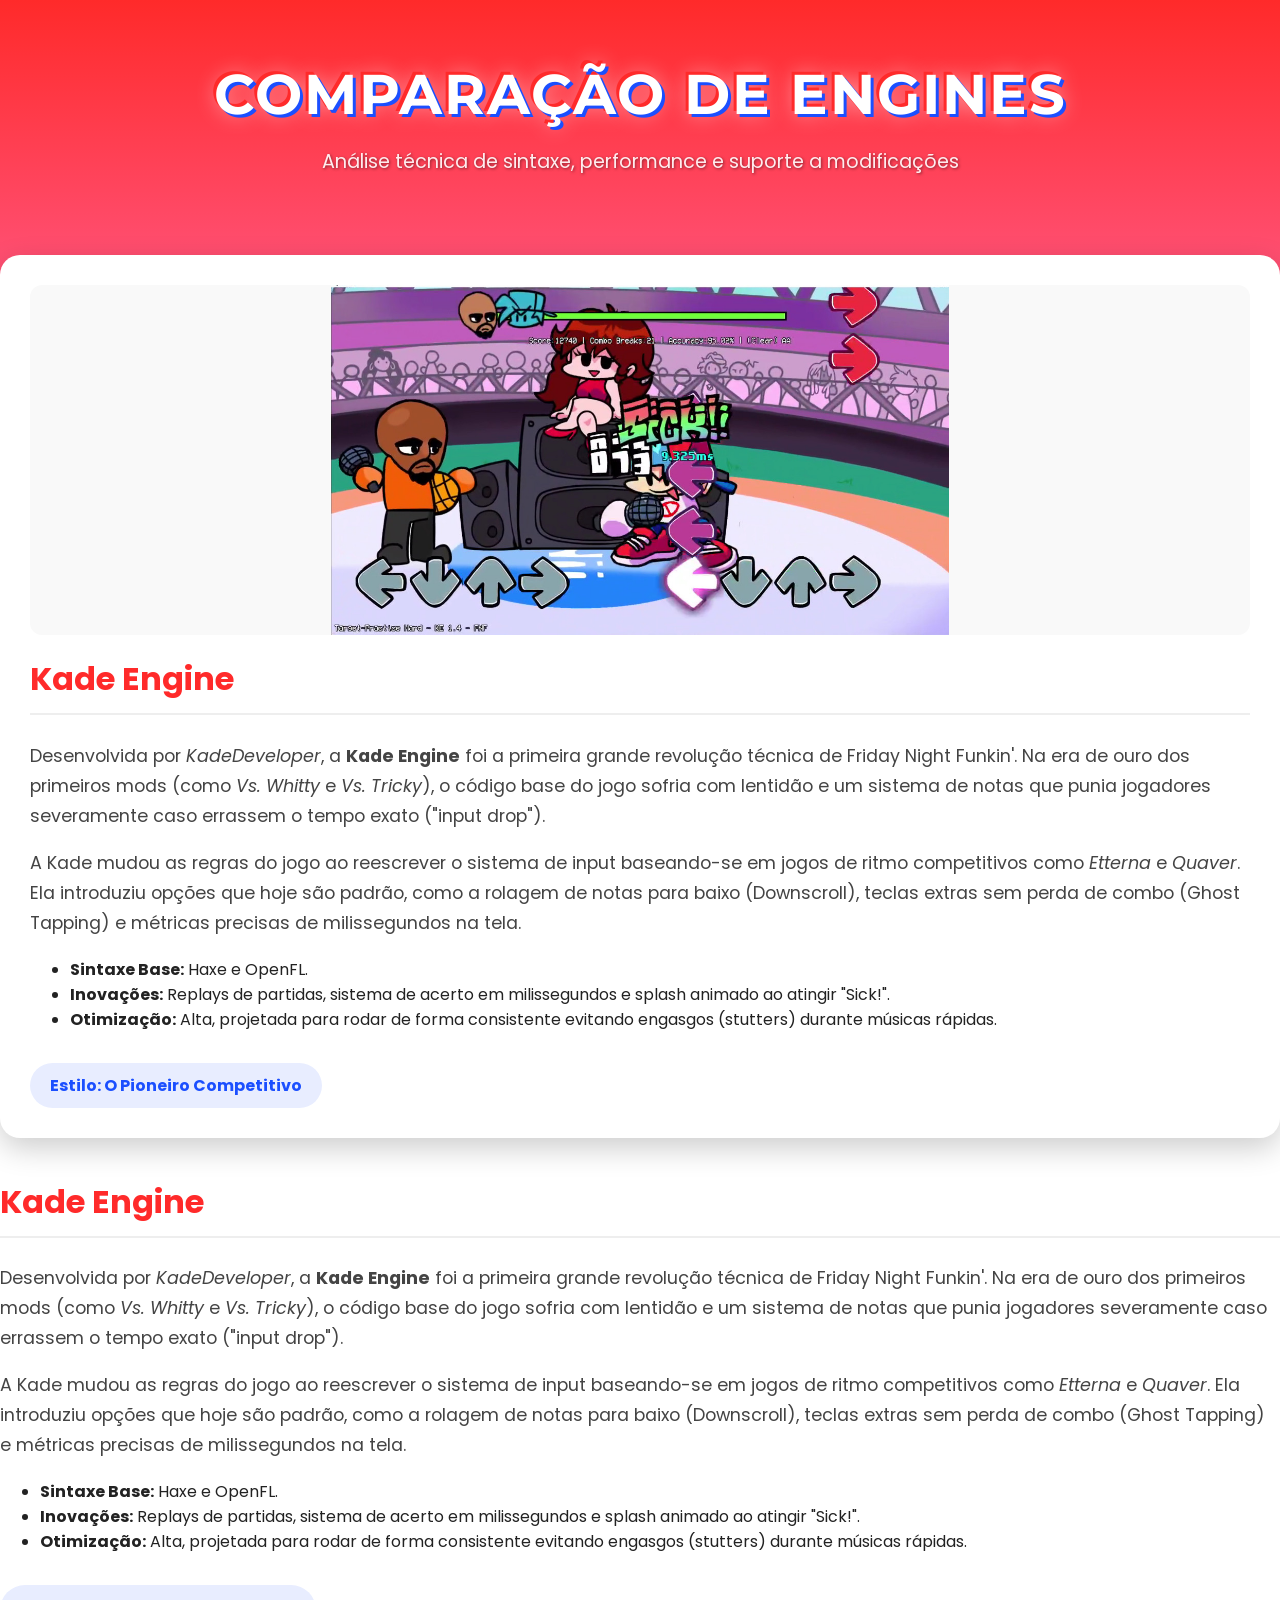
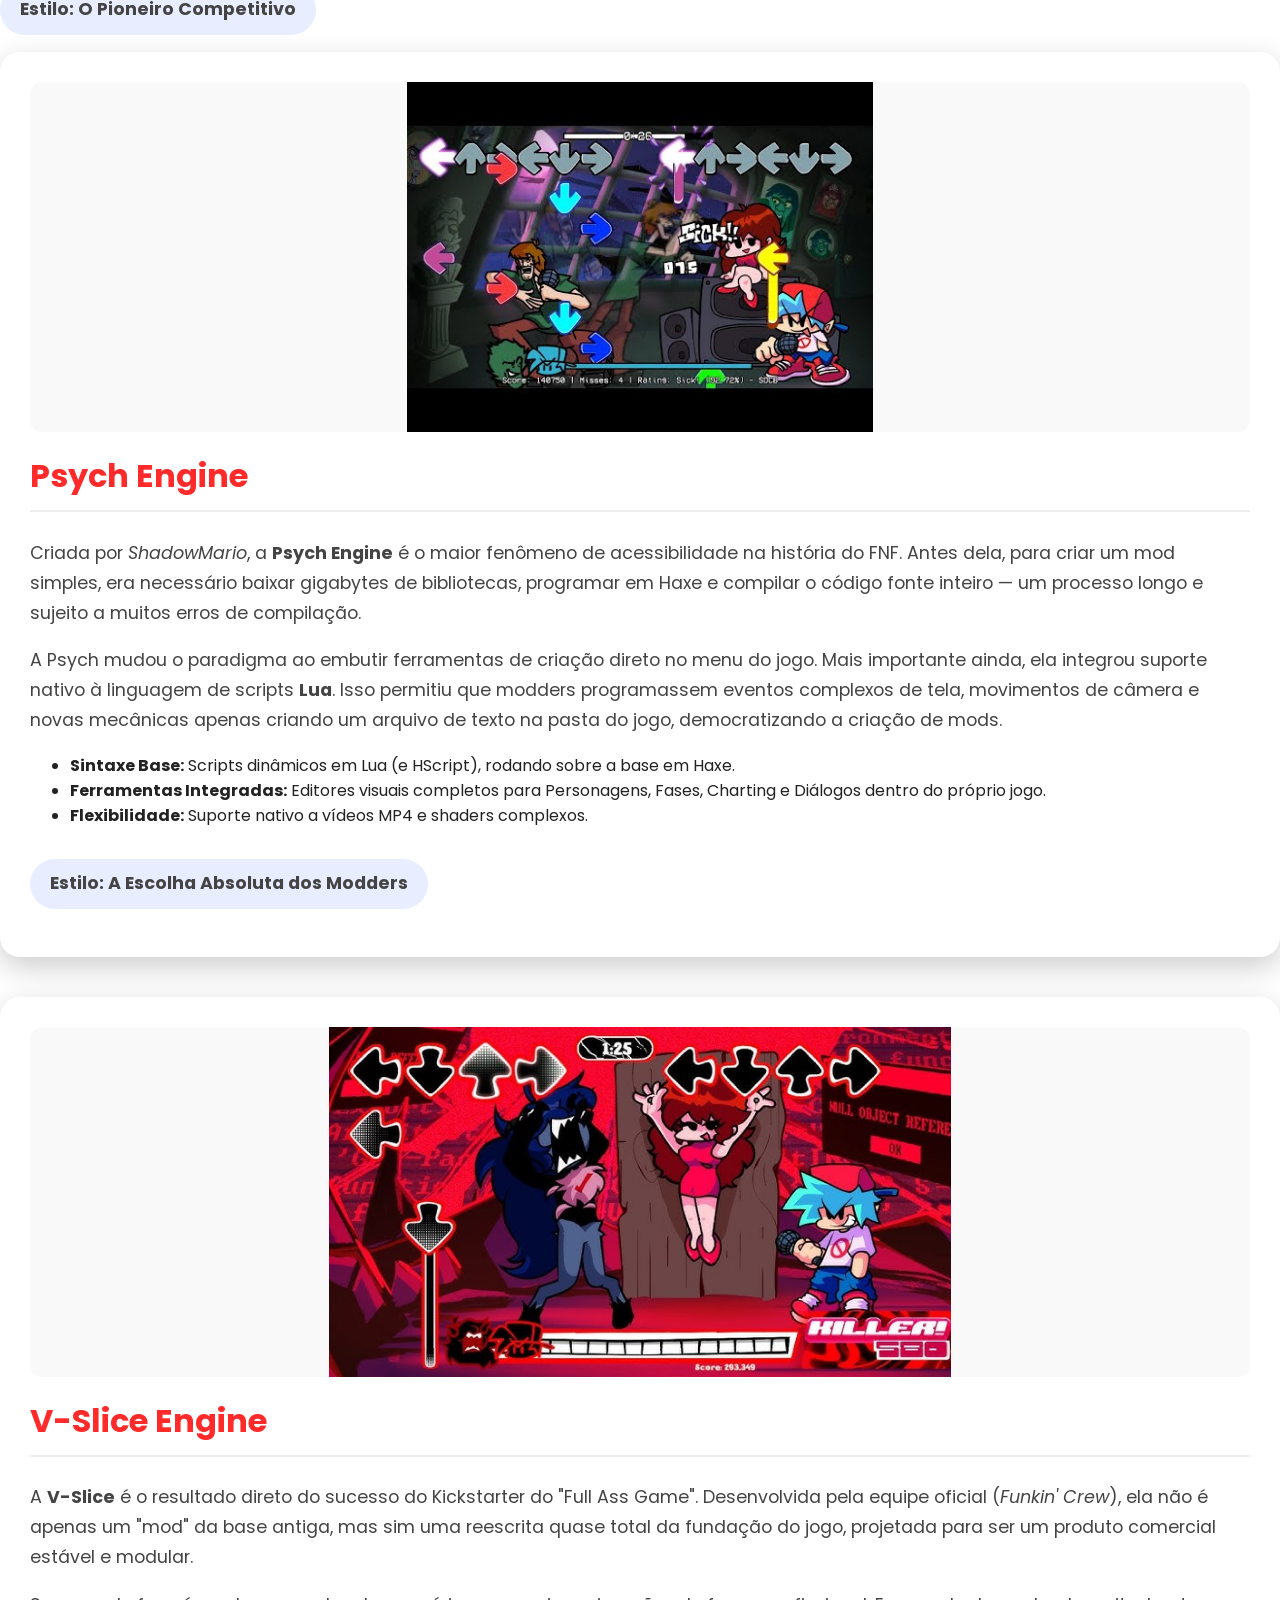
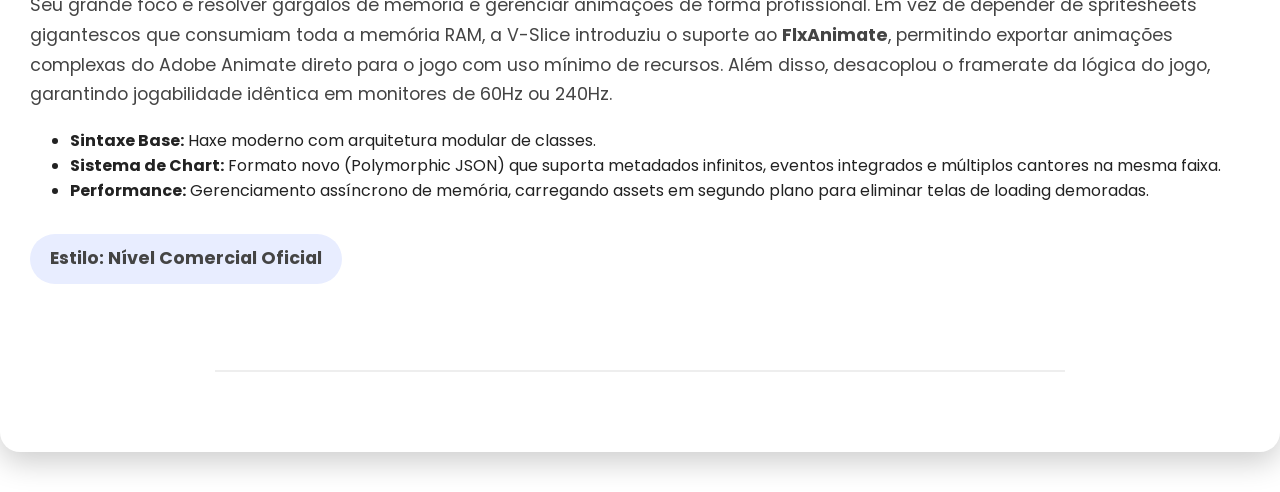
==== index.html @ 21cbfed6 "Update index.html" ====
<!DOCTYPE html>
<html lang="pt-BR">
<head>
    <meta charset="UTF-8">
    <title>Comparação de Engines - FNF</title>
    <link rel="stylesheet" href="style.css">
</head>
<body>

<header>
    <h1>Comparação de Engines</h1>
    <p>Análise técnica de sintaxe, performance e suporte a modificações</p>
</header>

<div class="engine">
    
    <div class="image-wrapper">
        <a href="build-kade.html">
            <img src="Kade.jpg" alt="Kade Engine">
        </a>
    </div>

    <div class="info">
        <h2>Kade Engine</h2>
        <p>Desenvolvida por <i>KadeDeveloper</i>, a <b>Kade Engine</b> foi a primeira grande revolução técnica de Friday Night Funkin'. Na era de ouro dos primeiros mods (como <i>Vs. Whitty</i> e <i>Vs. Tricky</i>), o código base do jogo sofria com lentidão e um sistema de notas que punia jogadores severamente caso errassem o tempo exato ("input drop").</p>
        
        <p>A Kade mudou as regras do jogo ao reescrever o sistema de input baseando-se em jogos de ritmo competitivos como <i>Etterna</i> e <i>Quaver</i>. Ela introduziu opções que hoje são padrão, como a rolagem de notas para baixo (Downscroll), teclas extras sem perda de combo (Ghost Tapping) e métricas precisas de milissegundos na tela.</p>

        <ul>
            <li><b>Sintaxe Base:</b> Haxe e OpenFL.</li>
            <li><b>Inovações:</b> Replays de partidas, sistema de acerto em milissegundos e splash animado ao atingir "Sick!".</li>
            <li><b>Otimização:</b> Alta, projetada para rodar de forma consistente evitando engasgos (stutters) durante músicas rápidas.</li>
        </ul>

        <div class="gameplay">Estilo: O Pioneiro Competitivo</div>
    </div>

</div>
</div>
        </div>
        <div class="info">
            <h2><a href="https://github.com/KadeDev/Kade-Engine" target="_blank">Kade Engine</a></h2>
            <p>
                Desenvolvida por <i>KadeDeveloper</i>, a <b>Kade Engine</b> foi a primeira grande revolução técnica de Friday Night Funkin'. Na era de ouro dos primeiros mods (como <i>Vs. Whitty</i> e <i>Vs. Tricky</i>), o código base do jogo sofria com lentidão e um sistema de notas que punia jogadores severamente caso errassem o tempo exato ("input drop").
            </p>
            <p>
                A Kade mudou as regras do jogo ao reescrever o sistema de input baseando-se em jogos de ritmo competitivos como <i>Etterna</i> e <i>Quaver</i>. Ela introduziu opções que hoje são padrão, como a rolagem de notas para baixo (Downscroll), teclas extras sem perda de combo (Ghost Tapping) e métricas precisas de milissegundos na tela.
            </p>
            <ul>
                <li><b>Sintaxe Base:</b> Haxe e OpenFL.</li>
                <li><b>Inovações:</b> Replays de partidas, sistema de acerto em milissegundos e splash animado ao atingir "Sick!".</li>
                <li><b>Otimização:</b> Alta, projetada para rodar de forma consistente evitando engasgos (stutters) durante músicas rápidas.</li>
            </ul>
            <p class="gameplay">Estilo: O Pioneiro Competitivo</p>
        </div>
    </div>

    <div class="engine">
        <div class="image-wrapper">
    <a href="build-psych.html">
        <img src="Psych.jpeg" alt="Kade Engine">
    </a>
</div>
        <div class="info">
            <h2><a href="https://github.com/ShadowMario/FNF-PsychEngine" target="_blank">Psych Engine</a></h2>
            <p>
                Criada por <i>ShadowMario</i>, a <b>Psych Engine</b> é o maior fenômeno de acessibilidade na história do FNF. Antes dela, para criar um mod simples, era necessário baixar gigabytes de bibliotecas, programar em Haxe e compilar o código fonte inteiro — um processo longo e sujeito a muitos erros de compilação.
            </p>
            <p>
                A Psych mudou o paradigma ao embutir ferramentas de criação direto no menu do jogo. Mais importante ainda, ela integrou suporte nativo à linguagem de scripts <b>Lua</b>. Isso permitiu que modders programassem eventos complexos de tela, movimentos de câmera e novas mecânicas apenas criando um arquivo de texto na pasta do jogo, democratizando a criação de mods.
            </p>
            <ul>
                <li><b>Sintaxe Base:</b> Scripts dinâmicos em Lua (e HScript), rodando sobre a base em Haxe.</li>
                <li><b>Ferramentas Integradas:</b> Editores visuais completos para Personagens, Fases, Charting e Diálogos dentro do próprio jogo.</li>
                <li><b>Flexibilidade:</b> Suporte nativo a vídeos MP4 e shaders complexos.</li>
            </ul>
            <p class="gameplay">Estilo: A Escolha Absoluta dos Modders</p>
        </div>
    </div>

    <div class="engine">
        <div class="image-wrapper">
    <a href="build-vslice.html">
        <img src="Vsice.jpeg" alt="Kade Engine">
    </a>
</div>
        <div class="info">
            <h2><a href="https://github.com/FunkinCrew/Funkin" target="_blank">V-Slice Engine</a></h2>
            <p>
                A <b>V-Slice</b> é o resultado direto do sucesso do Kickstarter do "Full Ass Game". Desenvolvida pela equipe oficial (<i>Funkin' Crew</i>), ela não é apenas um "mod" da base antiga, mas sim uma reescrita quase total da fundação do jogo, projetada para ser um produto comercial estável e modular.
            </p>
            <p>
                Seu grande foco é resolver gargalos de memória e gerenciar animações de forma profissional. Em vez de depender de spritesheets gigantescos que consumiam toda a memória RAM, a V-Slice introduziu o suporte ao <b>FlxAnimate</b>, permitindo exportar animações complexas do Adobe Animate direto para o jogo com uso mínimo de recursos. Além disso, desacoplou o framerate da lógica do jogo, garantindo jogabilidade idêntica em monitores de 60Hz ou 240Hz.
            </p>
            <ul>
                <li><b>Sintaxe Base:</b> Haxe moderno com arquitetura modular de classes.</li>
                <li><b>Sistema de Chart:</b> Formato novo (Polymorphic JSON) que suporta metadados infinitos, eventos integrados e múltiplos cantores na mesma faixa.</li>
                <li><b>Performance:</b> Gerenciamento assíncrono de memória, carregando assets em segundo plano para eliminar telas de loading demoradas.</li>
            </ul>
            <p class="gameplay">Estilo: Nível Comercial Oficial</p>
        <div class="container builds-container">
    <h2 style="text-align: center; color: white; margin-bottom: 30px; font-family: 'Montserrat', sans-serif;">Builds de Destaque</h2>
    </div>
</div>
        </div>
    </div>

</div>
---- style.css ----
@import url('https://fonts.googleapis.com/css2?family=Montserrat:wght@800&family=Poppins:wght@400;600&display=swap');
body {
    font-family: 'Poppins', 'Segoe UI', Arial, sans-serif; /* Fonte atualizada */
    margin: 0;
    color: #222;
    background: linear-gradient(to bottom, #ff2a2a, #ff6aa5, #3a6bff);
    background-attachment: fixed;
    min-height: 100vh;
}

header {
    text-align: center;
    padding: 60px 20px;
    color: white;
}

header h1 {
    font-family: 'Montserrat', sans-serif;
    font-size: 3.5rem;
    text-transform: uppercase;
    letter-spacing: 2px;
    margin: 0 0 10px 0;
    /* Efeito de sombra em camadas imitando 3D e Neon */
    text-shadow: 
        3px 3px 0px #1b4fff, 
        -3px -3px 0px #ff2a2a,
        0 0 20px rgba(255, 255, 255, 0.5);
}

header p {
    font-size: 1.2rem;
    opacity: 0.9;
    text-shadow: 1px 1px 3px rgba(0,0,0,0.5);
}
.container {
    max-width: 850px;
    margin: auto;
    padding: 20px;
}

/* Fundo branco da sessão de engines corrigido */
.engine {
    background-color: #ffffff; 
    padding: 30px;
    margin-bottom: 40px;
    border-radius: 20px;
    box-shadow: 0 10px 30px rgba(0,0,0,0.2);
    overflow: hidden; /* Garante que nada saia do card */
}

/* Container da imagem para evitar que ela estique ou corte */
.image-wrapper {
    width: 100%;
    height: 350px; /* Altura fixa para o espaço da imagem */
    background-color: #f9f9f9; /* Fundo neutro para fotos menores */
    border-radius: 12px;
    display: flex;
    justify-content: center;
    align-items: center;
    margin-bottom: 20px;
}

.engine img {
    max-width: 100%;
    max-height: 100%;
    object-fit: contain; /* MOSTRA A IMAGEM INTEIRA SEM CORTAR */
    border-radius: 8px;
}

.info h2 {
    color: #ff2a2a;
    margin-top: 0;
    font-size: 2rem;
    border-bottom: 2px solid #eee;
    padding-bottom: 10px;
}

.info p {
    line-height: 1.7;
    font-size: 1.1rem;
    color: #444;
}

.gameplay {
    display: inline-block;
    background-color: #e8edff;
    color: #1b4fff;
    padding: 10px 20px;
    border-radius: 50px;
    font-weight: bold;
    margin-top: 15px;
}

footer {
    text-align: center;
    padding: 40px;
    color: white;
    font-weight: 500;
}
/* Estilizando os links dentro dos títulos h2 */
.info h2 a {
    color: #ff2a2a; /* Mantém a cor vermelha que definimos antes */
    text-decoration: none; /* Tira o sublinhado padrão */
    transition: color 0.3s ease; /* Transição suave */
}

/* Efeito ao passar o mouse por cima do link */
.info h2 a:hover {
    color: #1b4fff; /* Fica azul para indicar que é clicável */
    text-decoration: underline; /* Adiciona o sublinhado ao passar o mouse */
}
/* Estilo do Botão Voltar nas páginas de Build */
.btn-voltar {
    display: inline-block;
    background-color: #222;
    color: #fff;
    padding: 10px 20px;
    border-radius: 8px;
    text-decoration: none;
    font-weight: bold;
    border: 2px solid #ff2a2a;
    transition: all 0.3s ease;
    font-family: 'Poppins', sans-serif;
}

.btn-voltar:hover {
    background-color: #ff2a2a;
    color: #fff;
    box-shadow: 0 0 15px rgba(255, 42, 42, 0.6);
}
/* --- CORREÇÃO DAS IMAGENS DENTRO DOS LINKS --- */

/* Faz a tag de link preencher todo o espaço da caixa cinza */
.image-wrapper a {
    display: flex;
    width: 100%;
    height: 100%; /* Preenche os 350px do .image-wrapper */
    justify-content: center;
    align-items: center;
    overflow: hidden; /* Não deixa a imagem vazar quando der zoom */
    border-radius: 12px;
}

.image-wrapper {
    width: 100%;
    /* APAGUE A LINHA height: 350px; SE ELA ESTIVER AQUI */
    border-radius: 12px;
    overflow: hidden; /* Essencial: não deixa a imagem vazar quando der zoom */
    margin-bottom: 20px;
}
.image-wrapper a {
    display: block; 
    width: 100%;
}

/* --- A IMAGEM EM SI --- */
.image-wrapper a img {
    width: 100%; /* Faz a imagem preencher a largura toda do cartão */
    height: auto; /* A altura se ajusta sozinha para não distorcer */
    display: block; /* Remove espaços em branco embaixo da foto */
    transition: transform 0.3s ease; /* Prepara a animação */
}

/* --- EFEITO DE ZOOM AO PASSAR O MOUSE --- */
.image-wrapper a:hover img {
    transform: scale(1.05); /* Dá um zoom de 5% */
}
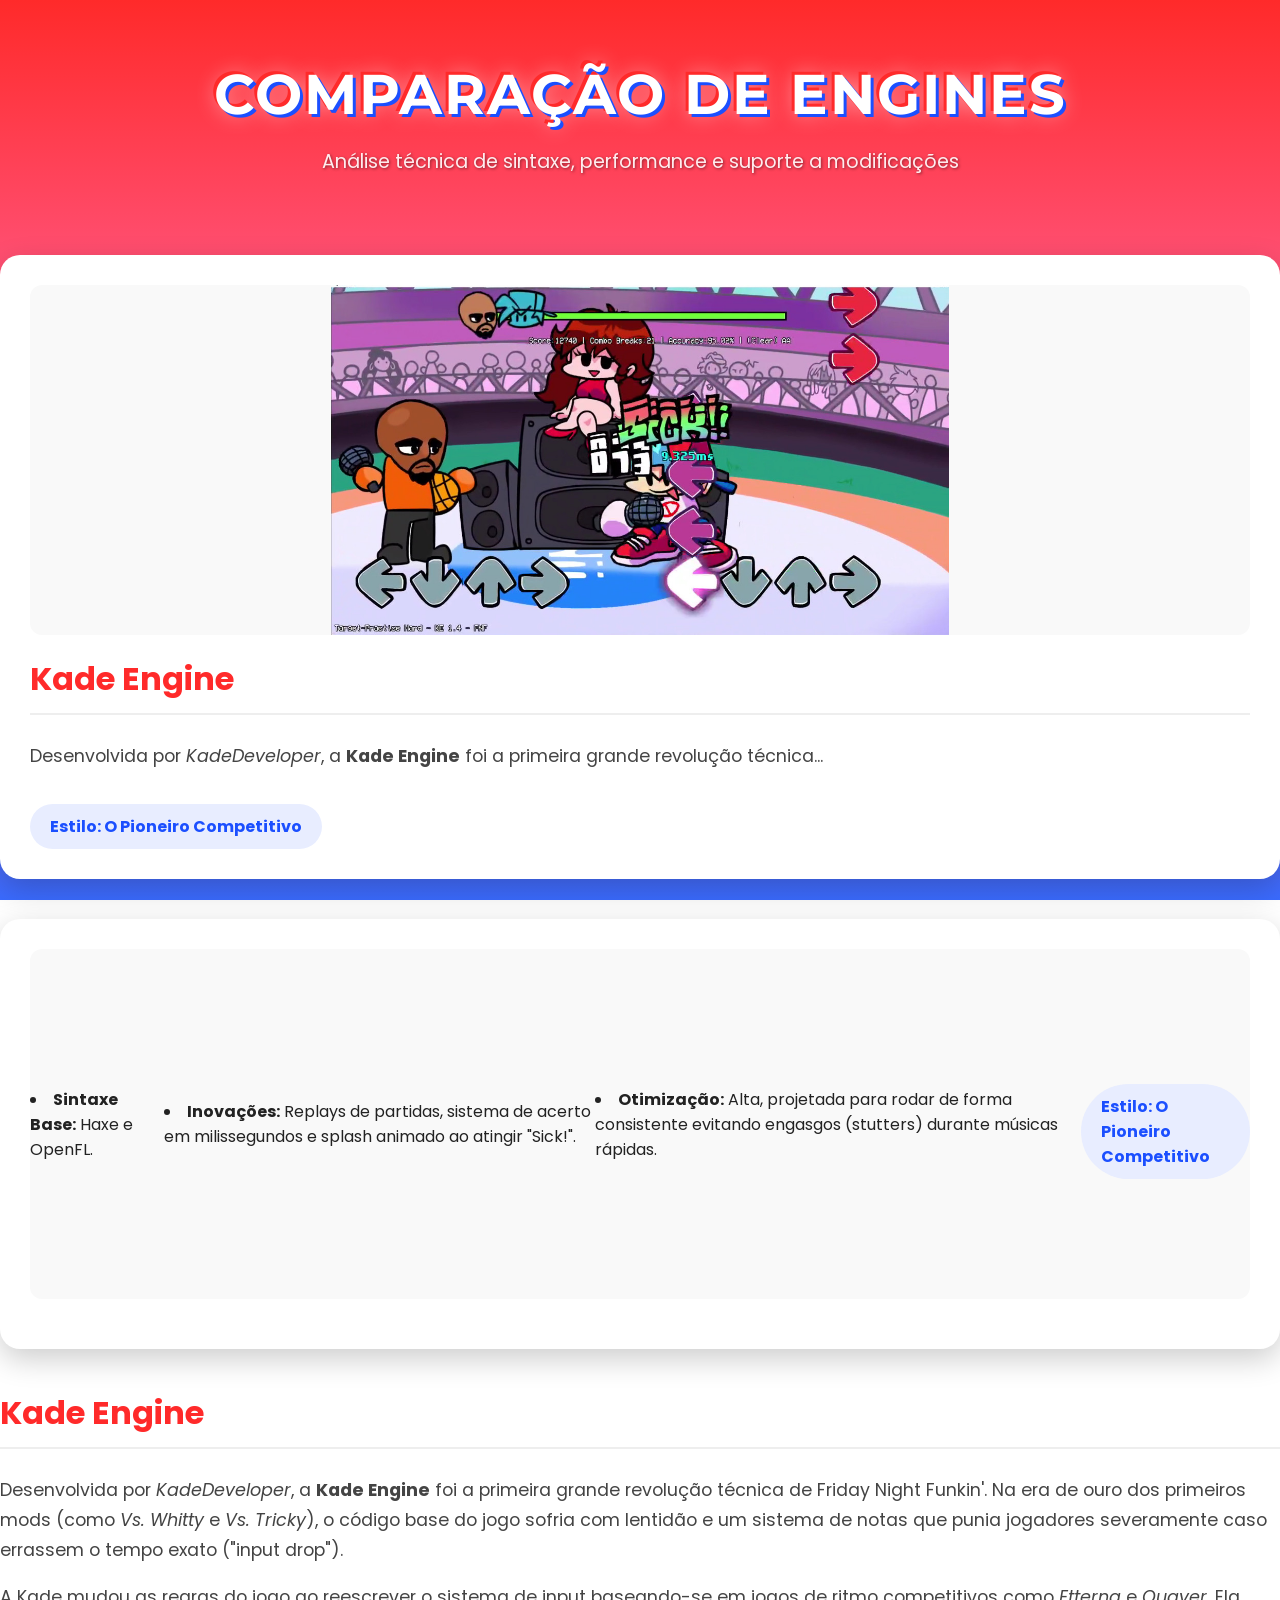
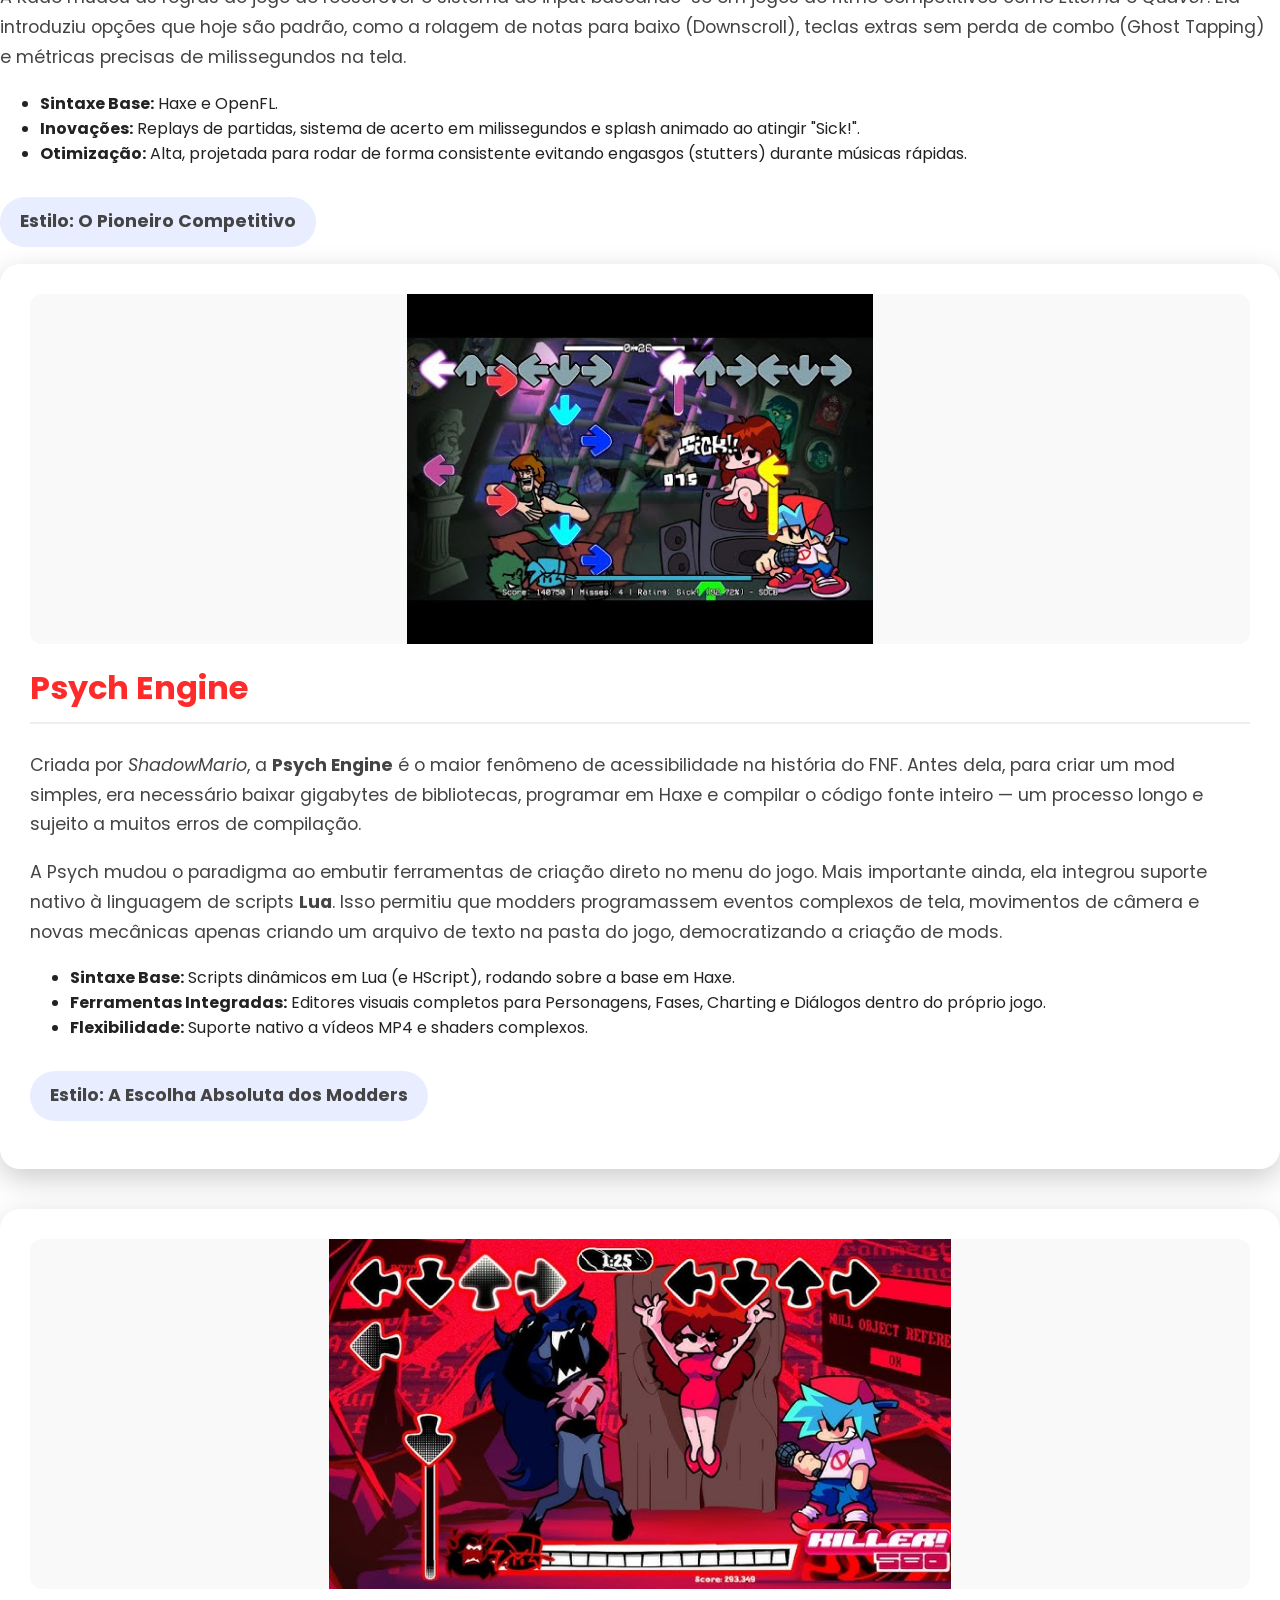
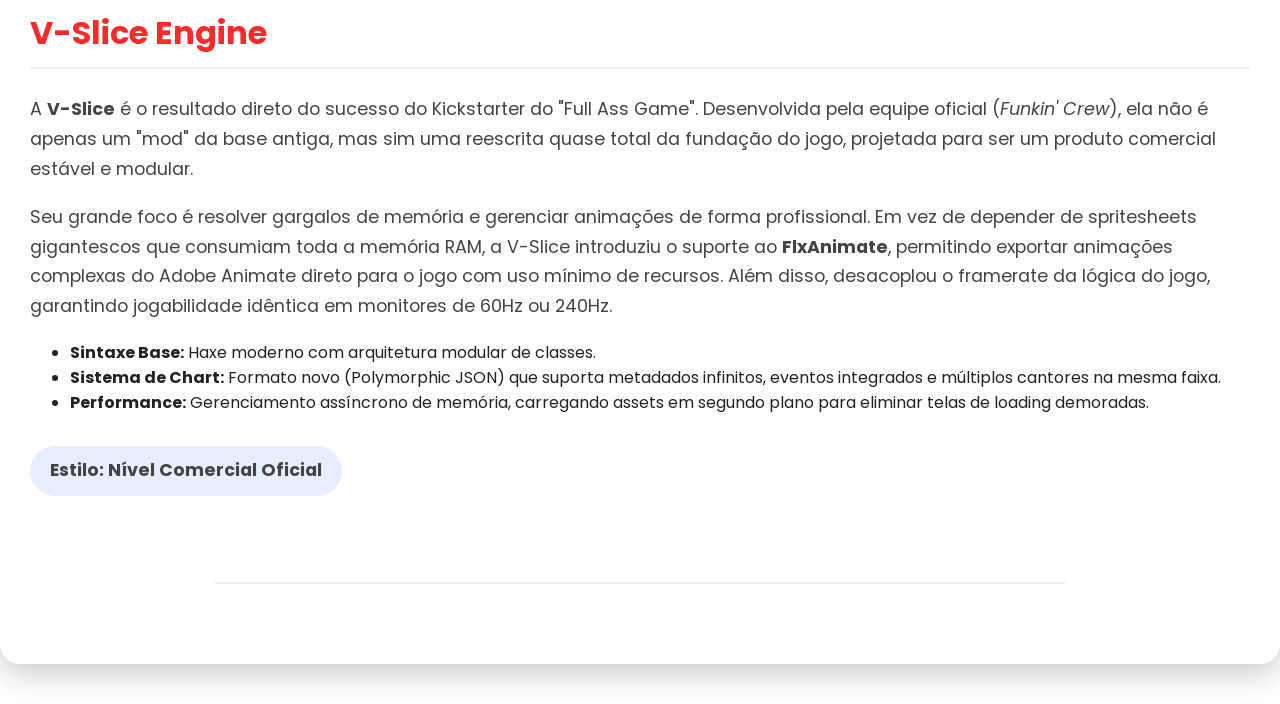
==== commit 6b38826b: "Update index.html" ====
--- a/index.html
+++ b/index.html
@@ -22,11 +22,12 @@
 
     <div class="info">
         <h2>Kade Engine</h2>
-        <p>Desenvolvida por <i>KadeDeveloper</i>, a <b>Kade Engine</b> foi a primeira grande revolução técnica de Friday Night Funkin'. Na era de ouro dos primeiros mods (como <i>Vs. Whitty</i> e <i>Vs. Tricky</i>), o código base do jogo sofria com lentidão e um sistema de notas que punia jogadores severamente caso errassem o tempo exato ("input drop").</p>
-        
-        <p>A Kade mudou as regras do jogo ao reescrever o sistema de input baseando-se em jogos de ritmo competitivos como <i>Etterna</i> e <i>Quaver</i>. Ela introduziu opções que hoje são padrão, como a rolagem de notas para baixo (Downscroll), teclas extras sem perda de combo (Ghost Tapping) e métricas precisas de milissegundos na tela.</p>
+        <p>Desenvolvida por <i>KadeDeveloper</i>, a <b>Kade Engine</b> foi a primeira grande revolução técnica...</p>
+        <div class="gameplay">Estilo: O Pioneiro Competitivo</div>
+    </div>
 
-        <ul>
+</div> <div class="engine">
+    <div class="image-wrapper">
             <li><b>Sintaxe Base:</b> Haxe e OpenFL.</li>
             <li><b>Inovações:</b> Replays de partidas, sistema de acerto em milissegundos e splash animado ao atingir "Sick!".</li>
             <li><b>Otimização:</b> Alta, projetada para rodar de forma consistente evitando engasgos (stutters) durante músicas rápidas.</li>
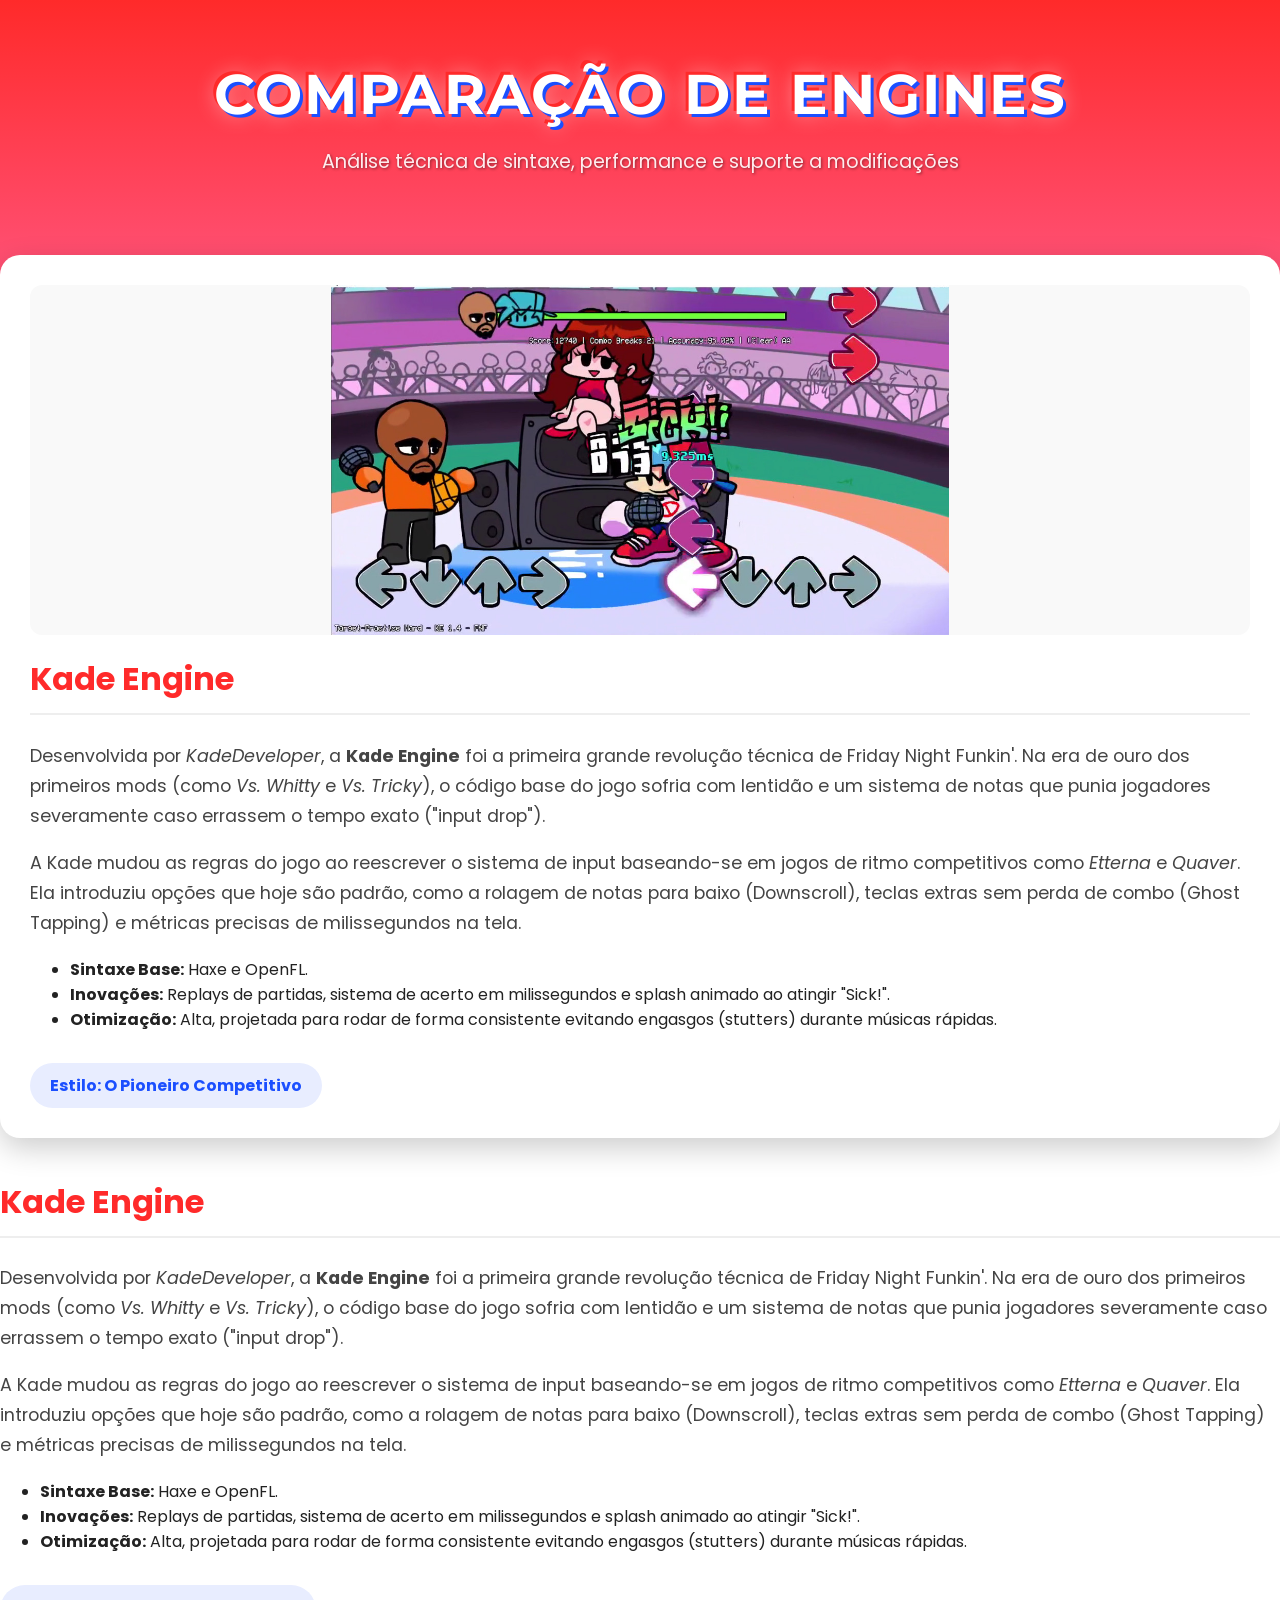
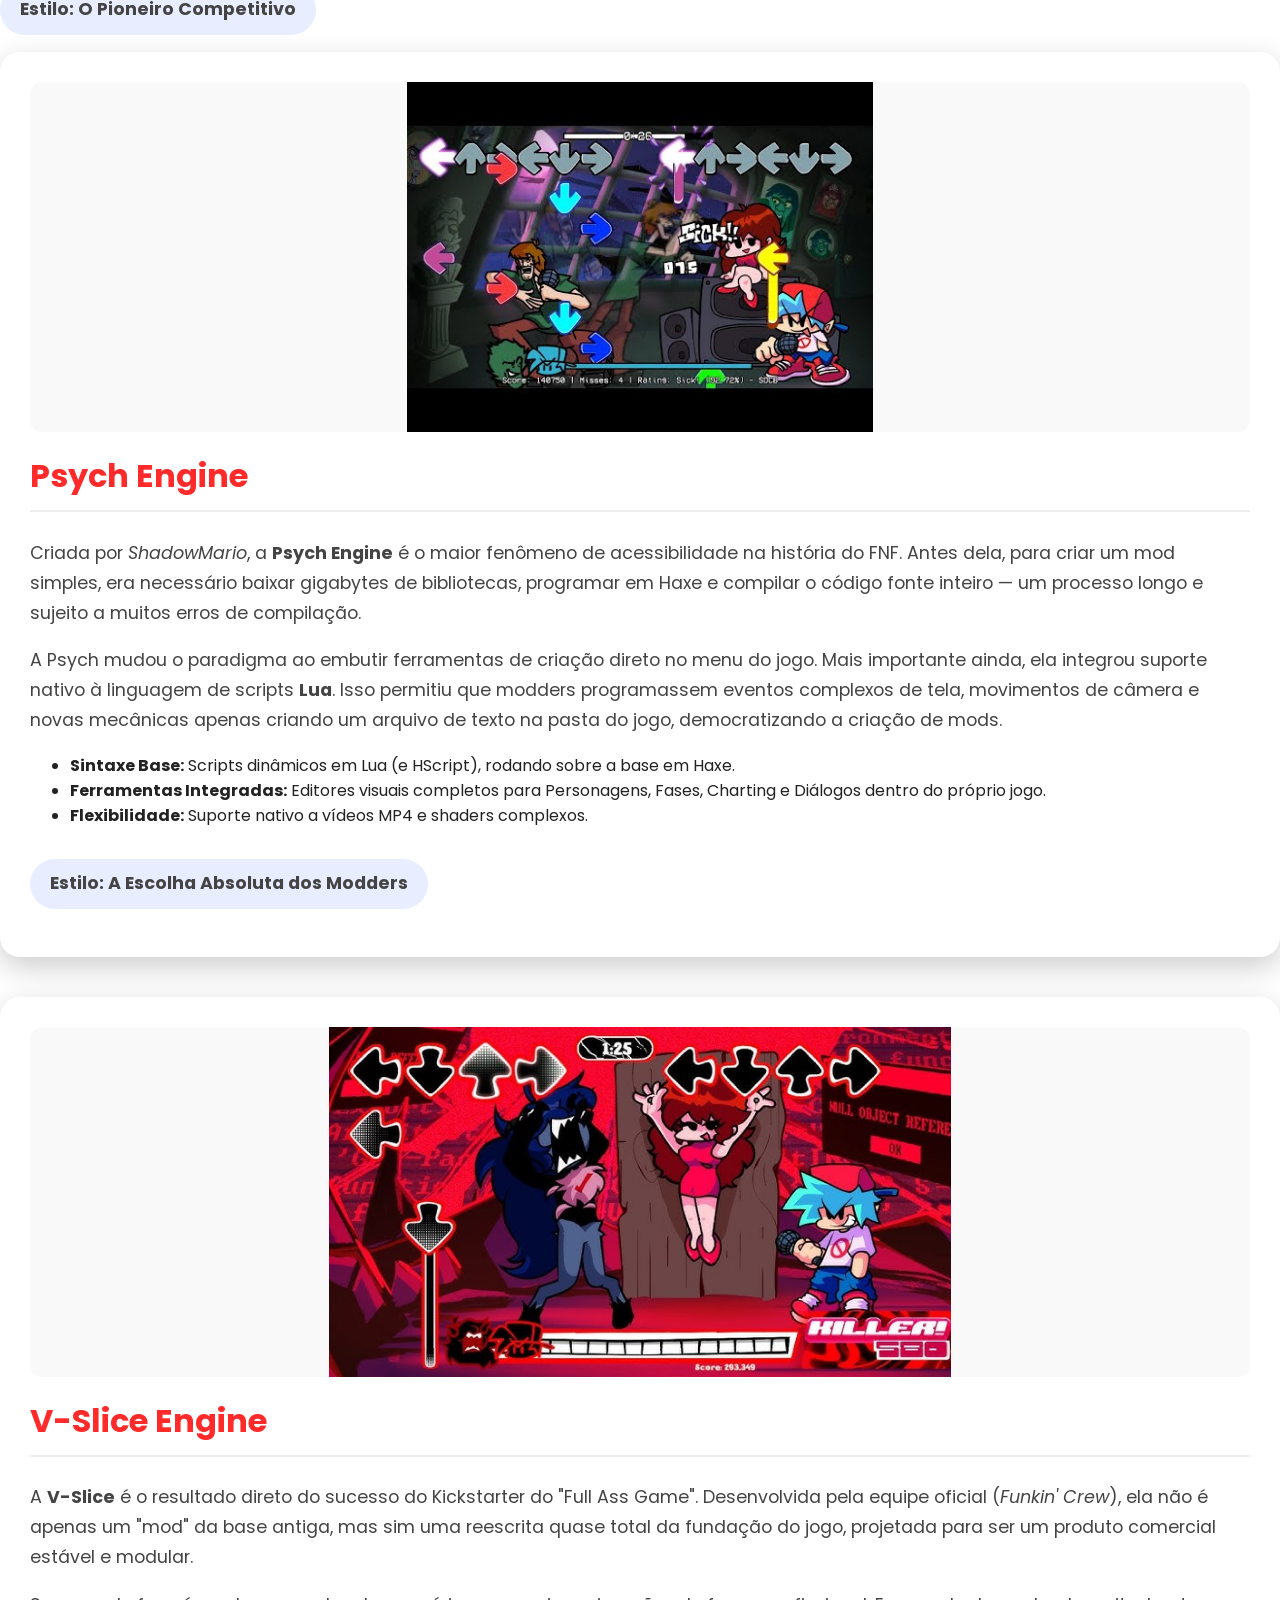
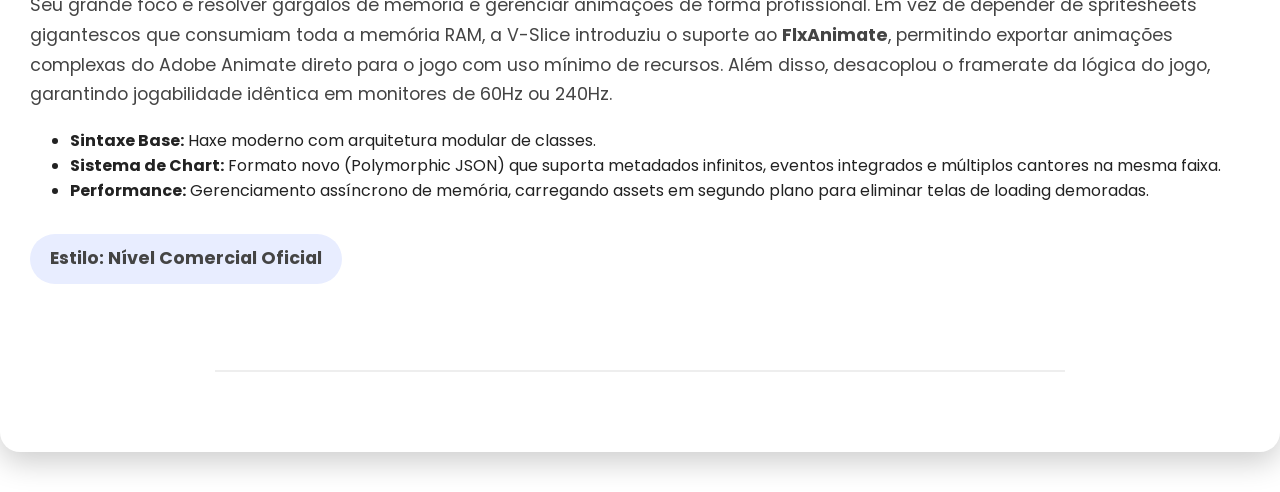
==== commit 595001a1: "Update index.html" ====
--- a/index.html
+++ b/index.html
@@ -22,12 +22,11 @@
 
     <div class="info">
         <h2>Kade Engine</h2>
-        <p>Desenvolvida por <i>KadeDeveloper</i>, a <b>Kade Engine</b> foi a primeira grande revolução técnica...</p>
-        <div class="gameplay">Estilo: O Pioneiro Competitivo</div>
-    </div>
+        <p>Desenvolvida por <i>KadeDeveloper</i>, a <b>Kade Engine</b> foi a primeira grande revolução técnica de Friday Night Funkin'. Na era de ouro dos primeiros mods (como <i>Vs. Whitty</i> e <i>Vs. Tricky</i>), o código base do jogo sofria com lentidão e um sistema de notas que punia jogadores severamente caso errassem o tempo exato ("input drop").</p>
+        
+        <p>A Kade mudou as regras do jogo ao reescrever o sistema de input baseando-se em jogos de ritmo competitivos como <i>Etterna</i> e <i>Quaver</i>. Ela introduziu opções que hoje são padrão, como a rolagem de notas para baixo (Downscroll), teclas extras sem perda de combo (Ghost Tapping) e métricas precisas de milissegundos na tela.</p>
 
-</div> <div class="engine">
-    <div class="image-wrapper">
+        <ul>
             <li><b>Sintaxe Base:</b> Haxe e OpenFL.</li>
             <li><b>Inovações:</b> Replays de partidas, sistema de acerto em milissegundos e splash animado ao atingir "Sick!".</li>
             <li><b>Otimização:</b> Alta, projetada para rodar de forma consistente evitando engasgos (stutters) durante músicas rápidas.</li>
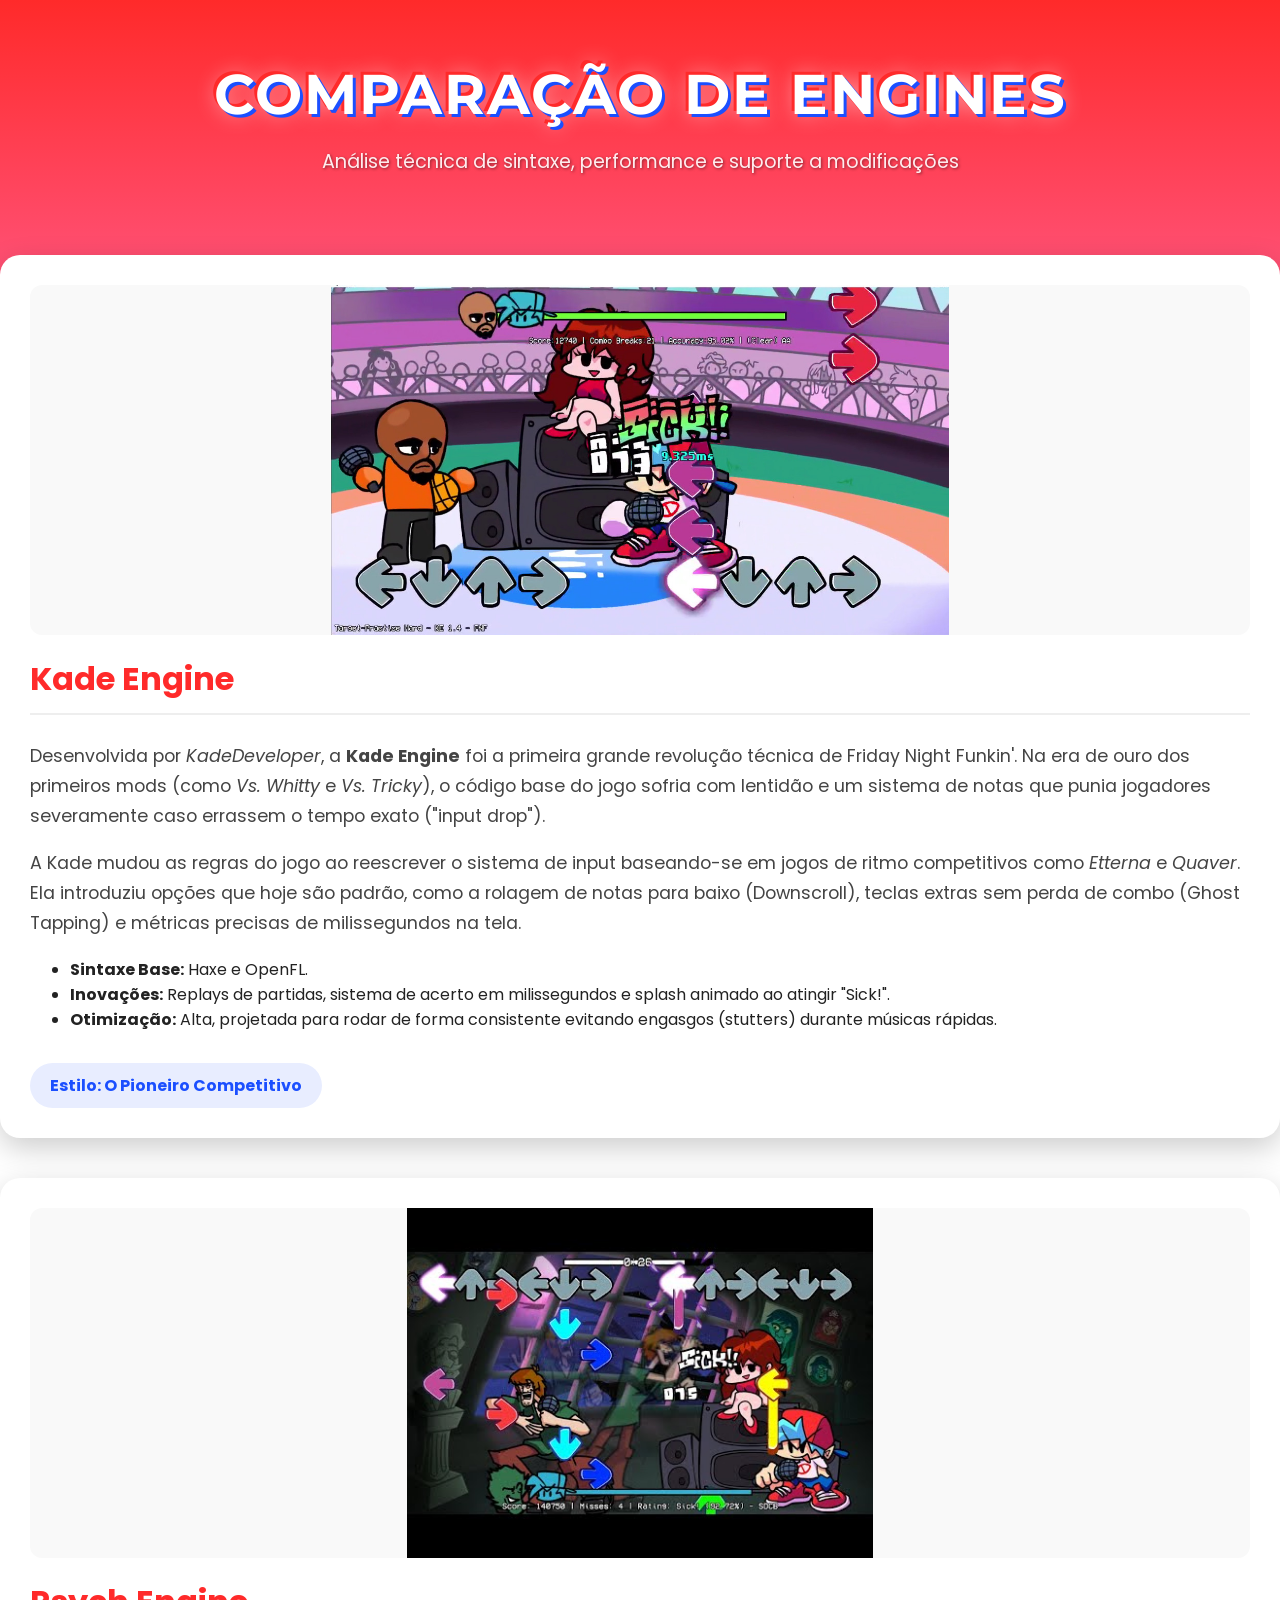
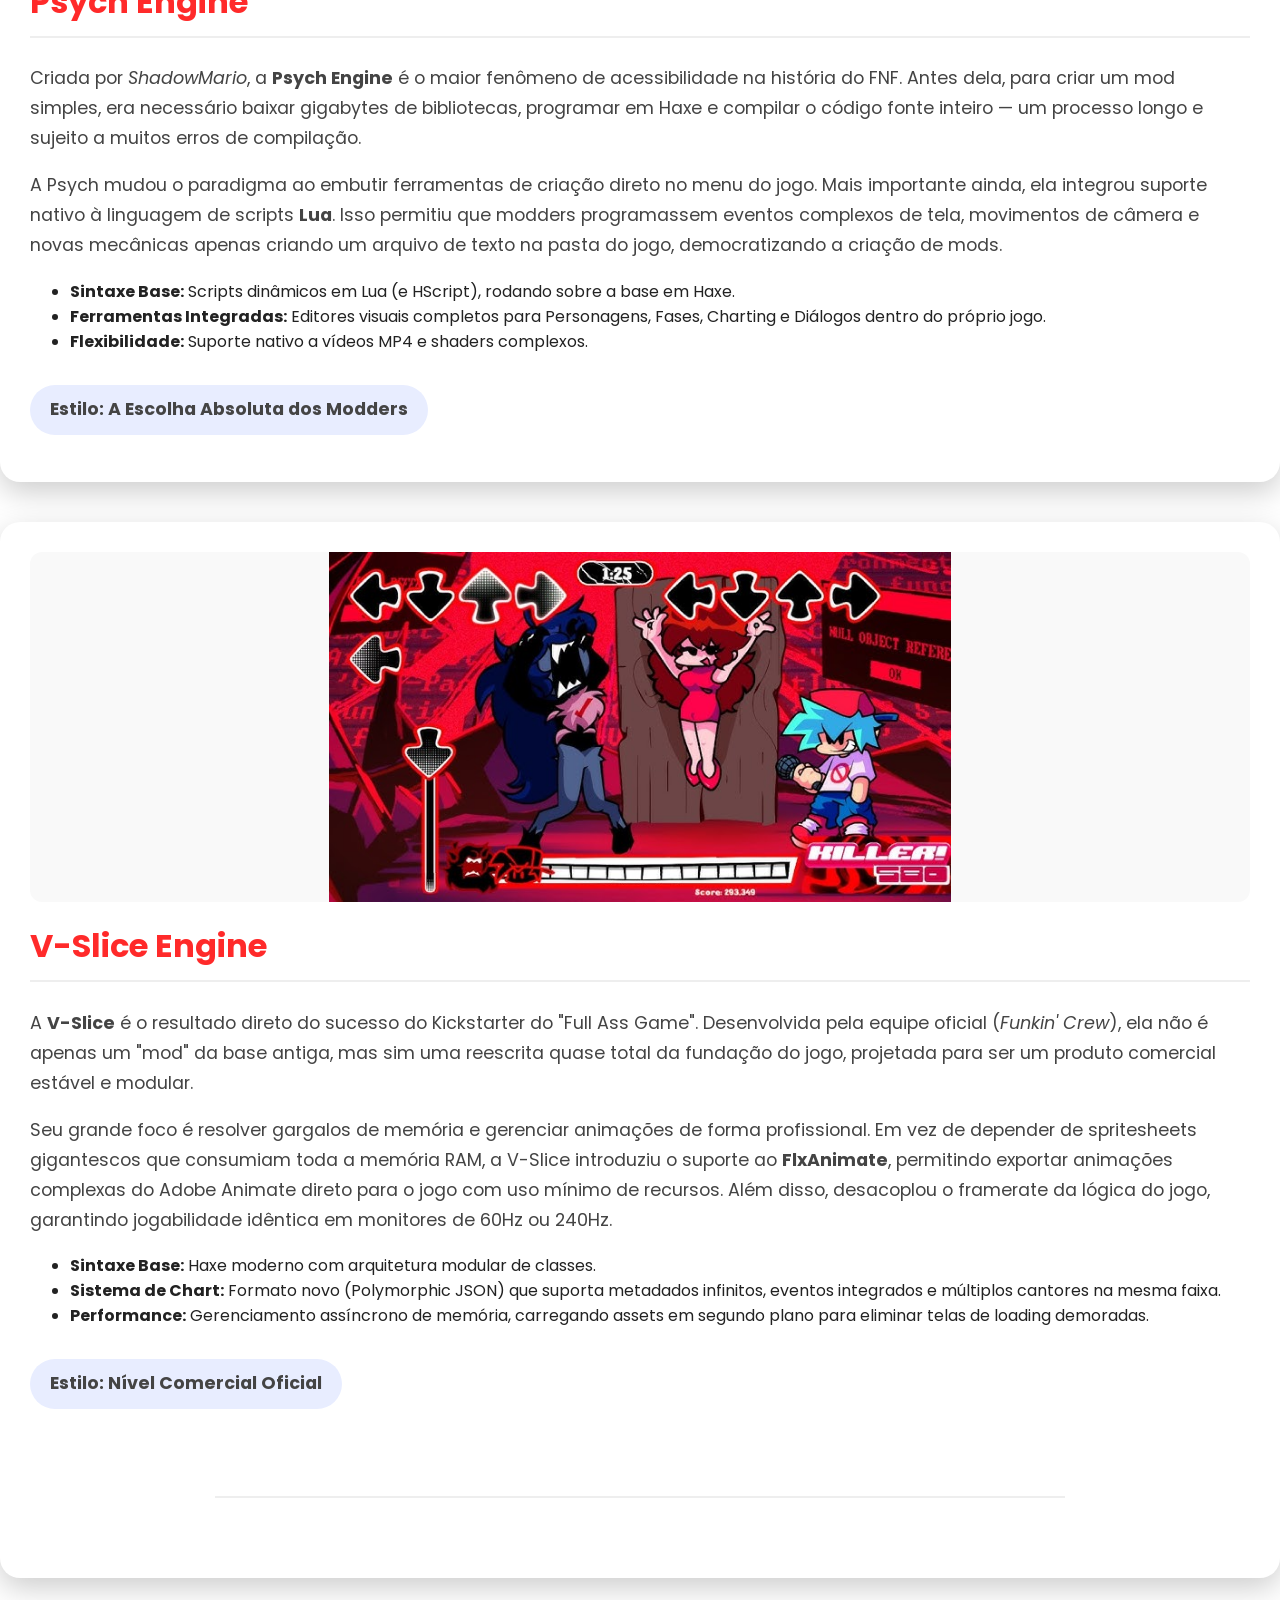
==== commit 8ea6676c: "Update index.html" ====
--- a/index.html
+++ b/index.html
@@ -38,22 +38,6 @@
 </div>
 </div>
         </div>
-        <div class="info">
-            <h2><a href="https://github.com/KadeDev/Kade-Engine" target="_blank">Kade Engine</a></h2>
-            <p>
-                Desenvolvida por <i>KadeDeveloper</i>, a <b>Kade Engine</b> foi a primeira grande revolução técnica de Friday Night Funkin'. Na era de ouro dos primeiros mods (como <i>Vs. Whitty</i> e <i>Vs. Tricky</i>), o código base do jogo sofria com lentidão e um sistema de notas que punia jogadores severamente caso errassem o tempo exato ("input drop").
-            </p>
-            <p>
-                A Kade mudou as regras do jogo ao reescrever o sistema de input baseando-se em jogos de ritmo competitivos como <i>Etterna</i> e <i>Quaver</i>. Ela introduziu opções que hoje são padrão, como a rolagem de notas para baixo (Downscroll), teclas extras sem perda de combo (Ghost Tapping) e métricas precisas de milissegundos na tela.
-            </p>
-            <ul>
-                <li><b>Sintaxe Base:</b> Haxe e OpenFL.</li>
-                <li><b>Inovações:</b> Replays de partidas, sistema de acerto em milissegundos e splash animado ao atingir "Sick!".</li>
-                <li><b>Otimização:</b> Alta, projetada para rodar de forma consistente evitando engasgos (stutters) durante músicas rápidas.</li>
-            </ul>
-            <p class="gameplay">Estilo: O Pioneiro Competitivo</p>
-        </div>
-    </div>
 
     <div class="engine">
         <div class="image-wrapper">
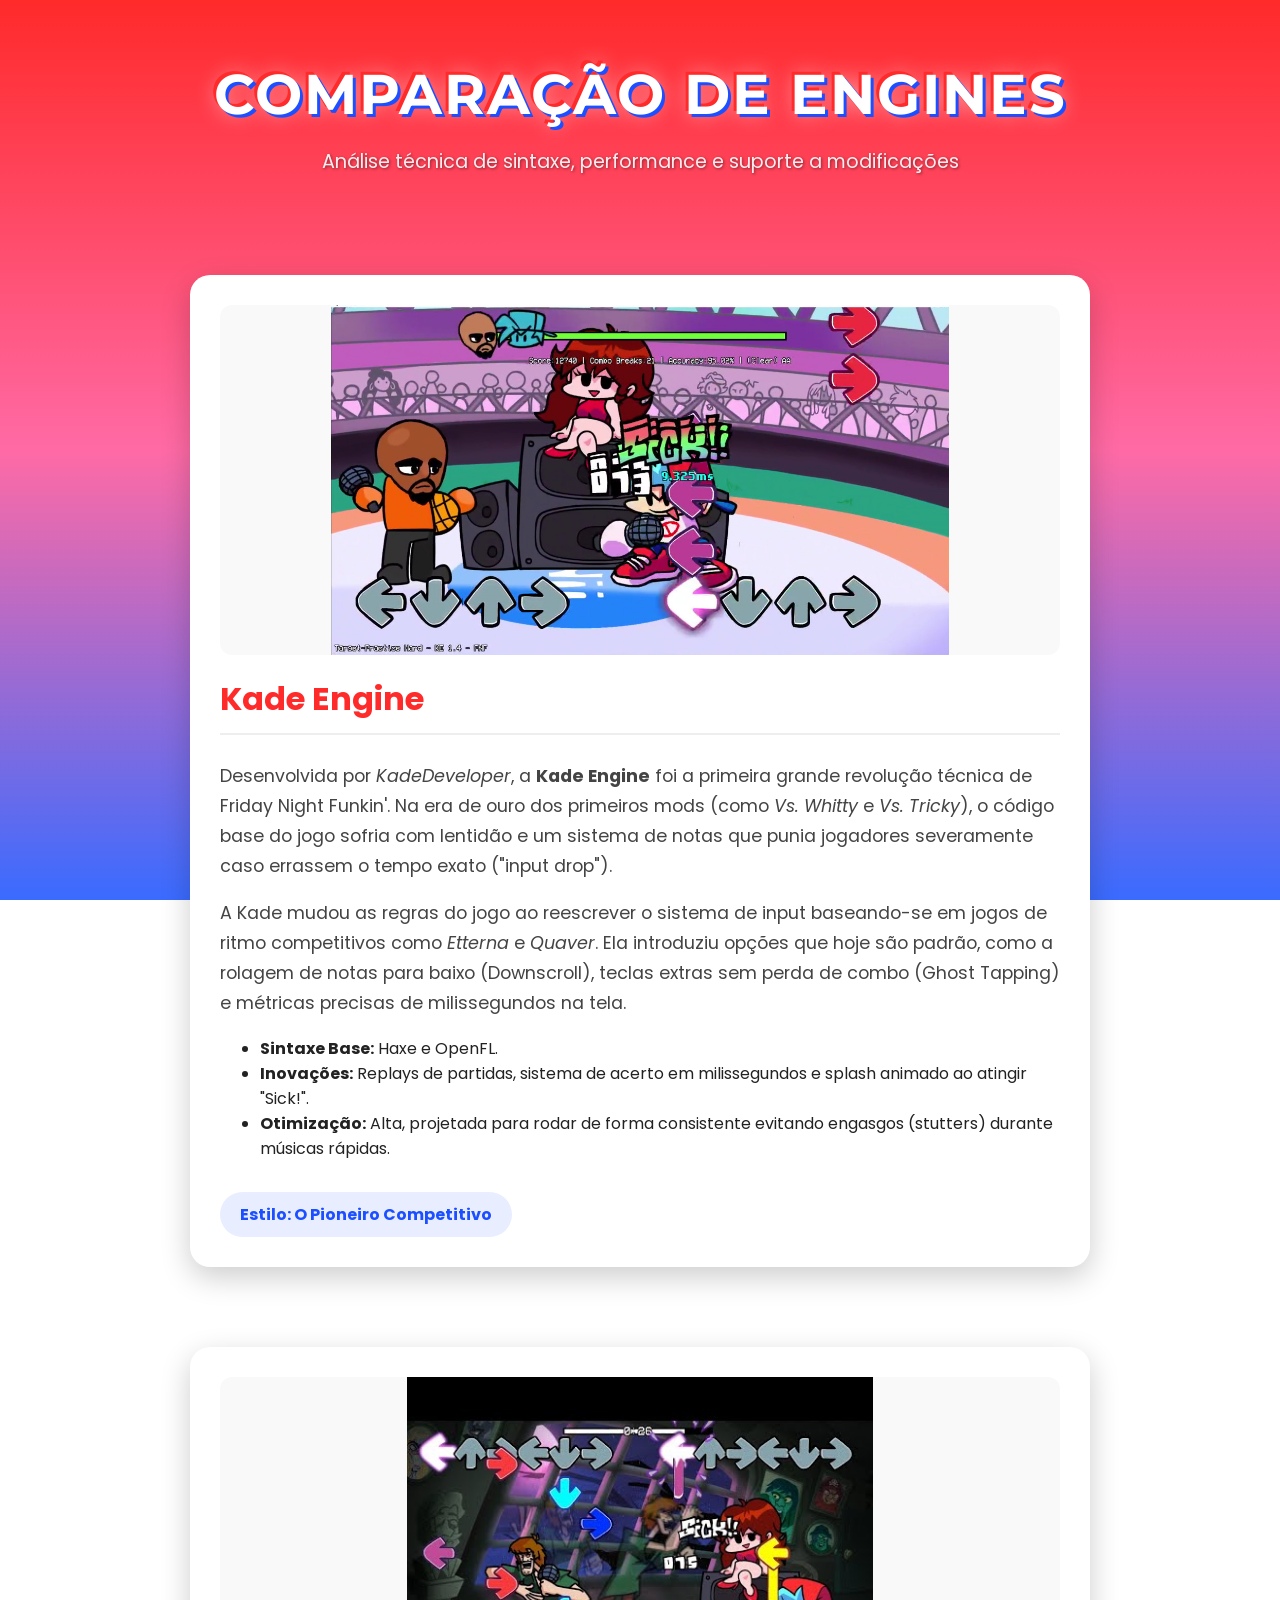
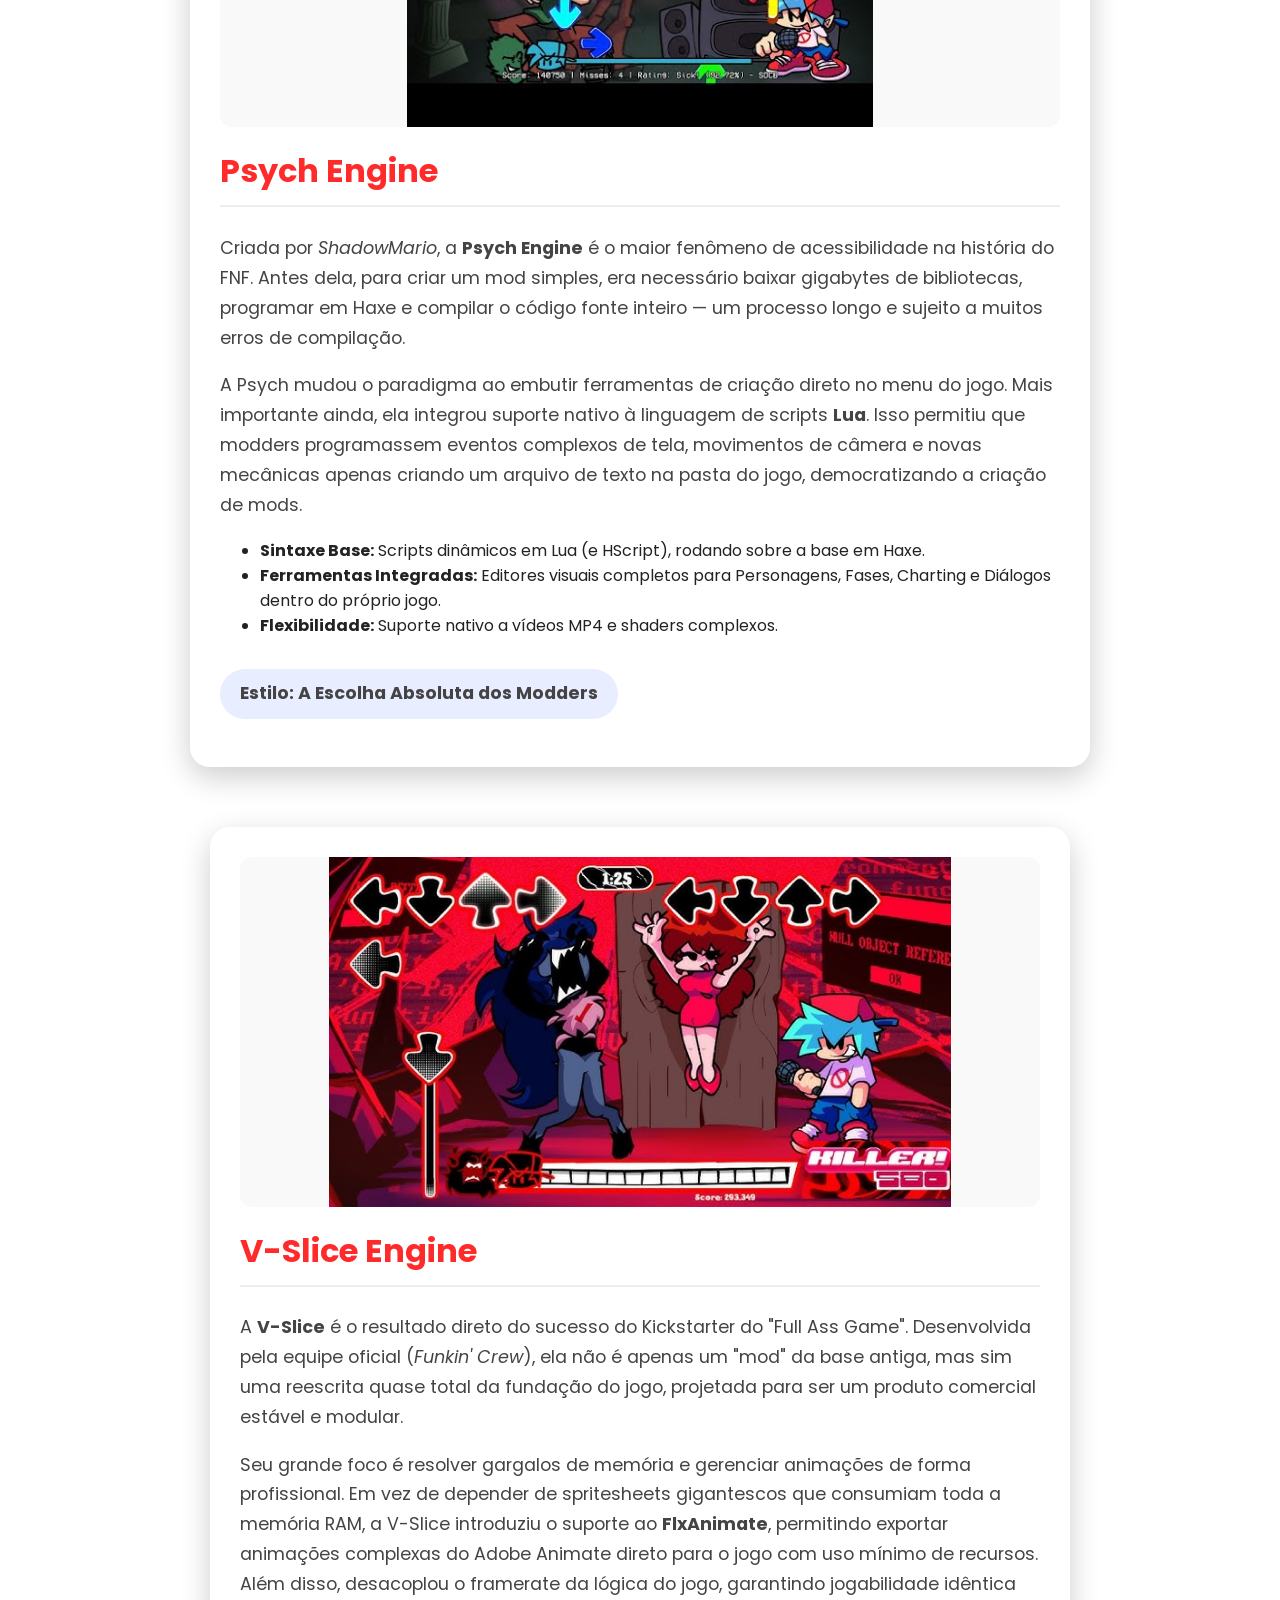
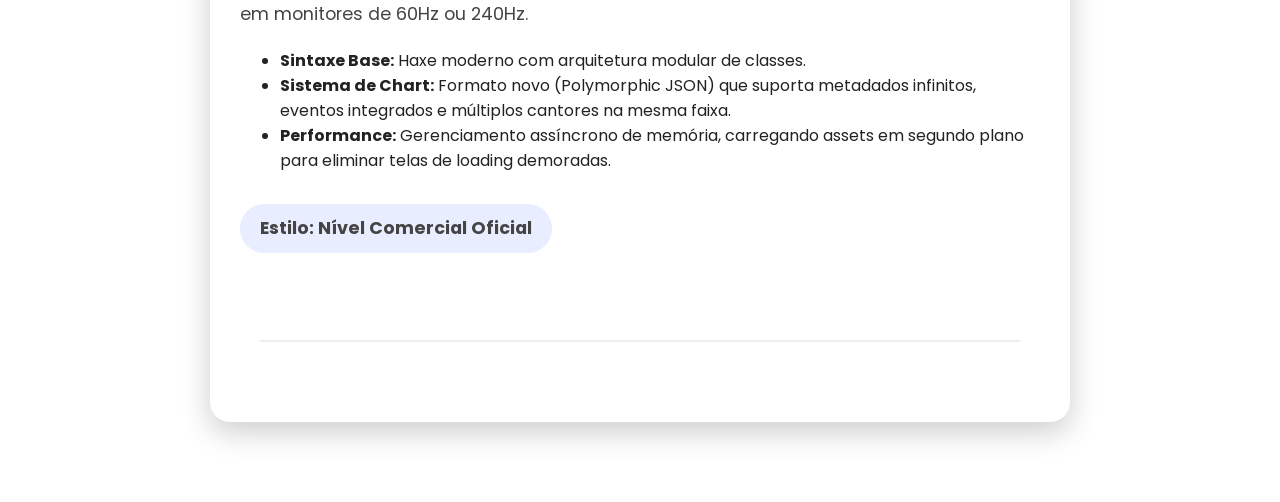
==== commit a9c457c3: "Update index.html" ====
--- a/index.html
+++ b/index.html
@@ -11,8 +11,8 @@
     <h1>Comparação de Engines</h1>
     <p>Análise técnica de sintaxe, performance e suporte a modificações</p>
 </header>
-
-<div class="engine">
+<div class="container">
+  <div class="engine">
     
     <div class="image-wrapper">
         <a href="build-kade.html">
@@ -39,6 +39,7 @@
 </div>
         </div>
 
+    <div class="container">
     <div class="engine">
         <div class="image-wrapper">
     <a href="build-psych.html">
@@ -62,6 +63,7 @@
         </div>
     </div>
 
+        <div class="container">
     <div class="engine">
         <div class="image-wrapper">
     <a href="build-vslice.html">
--- a/style.css
+++ b/style.css
@@ -32,22 +32,25 @@
     opacity: 0.9;
     text-shadow: 1px 1px 3px rgba(0,0,0,0.5);
 }
+/* --- Limita a largura de tudo e centraliza no meio da tela --- */
 .container {
-    max-width: 850px;
-    margin: auto;
+    max-width: 900px; /* Esse é o tamanho máximo da caixa branca */
+    margin: 0 auto; /* Centraliza a caixa na tela */
     padding: 20px;
 }
 
-/* Fundo branco da sessão de engines corrigido */
+/* --- O Cartão Branco --- */
 .engine {
-    background-color: #ffffff; 
+    background-color: #ffffff;
     padding: 30px;
     margin-bottom: 40px;
     border-radius: 20px;
     box-shadow: 0 10px 30px rgba(0,0,0,0.2);
-    overflow: hidden; /* Garante que nada saia do card */
+    display: block; /* MUITO IMPORTANTE: Garante que imagem e texto fiquem um embaixo do outro */
+    width: 100%;
+    box-sizing: border-box; /* Impede que o padding faça a caixa "vazar" da tela */
+    overflow: hidden;
 }
-
 /* Container da imagem para evitar que ela estique ou corte */
 .image-wrapper {
     width: 100%;
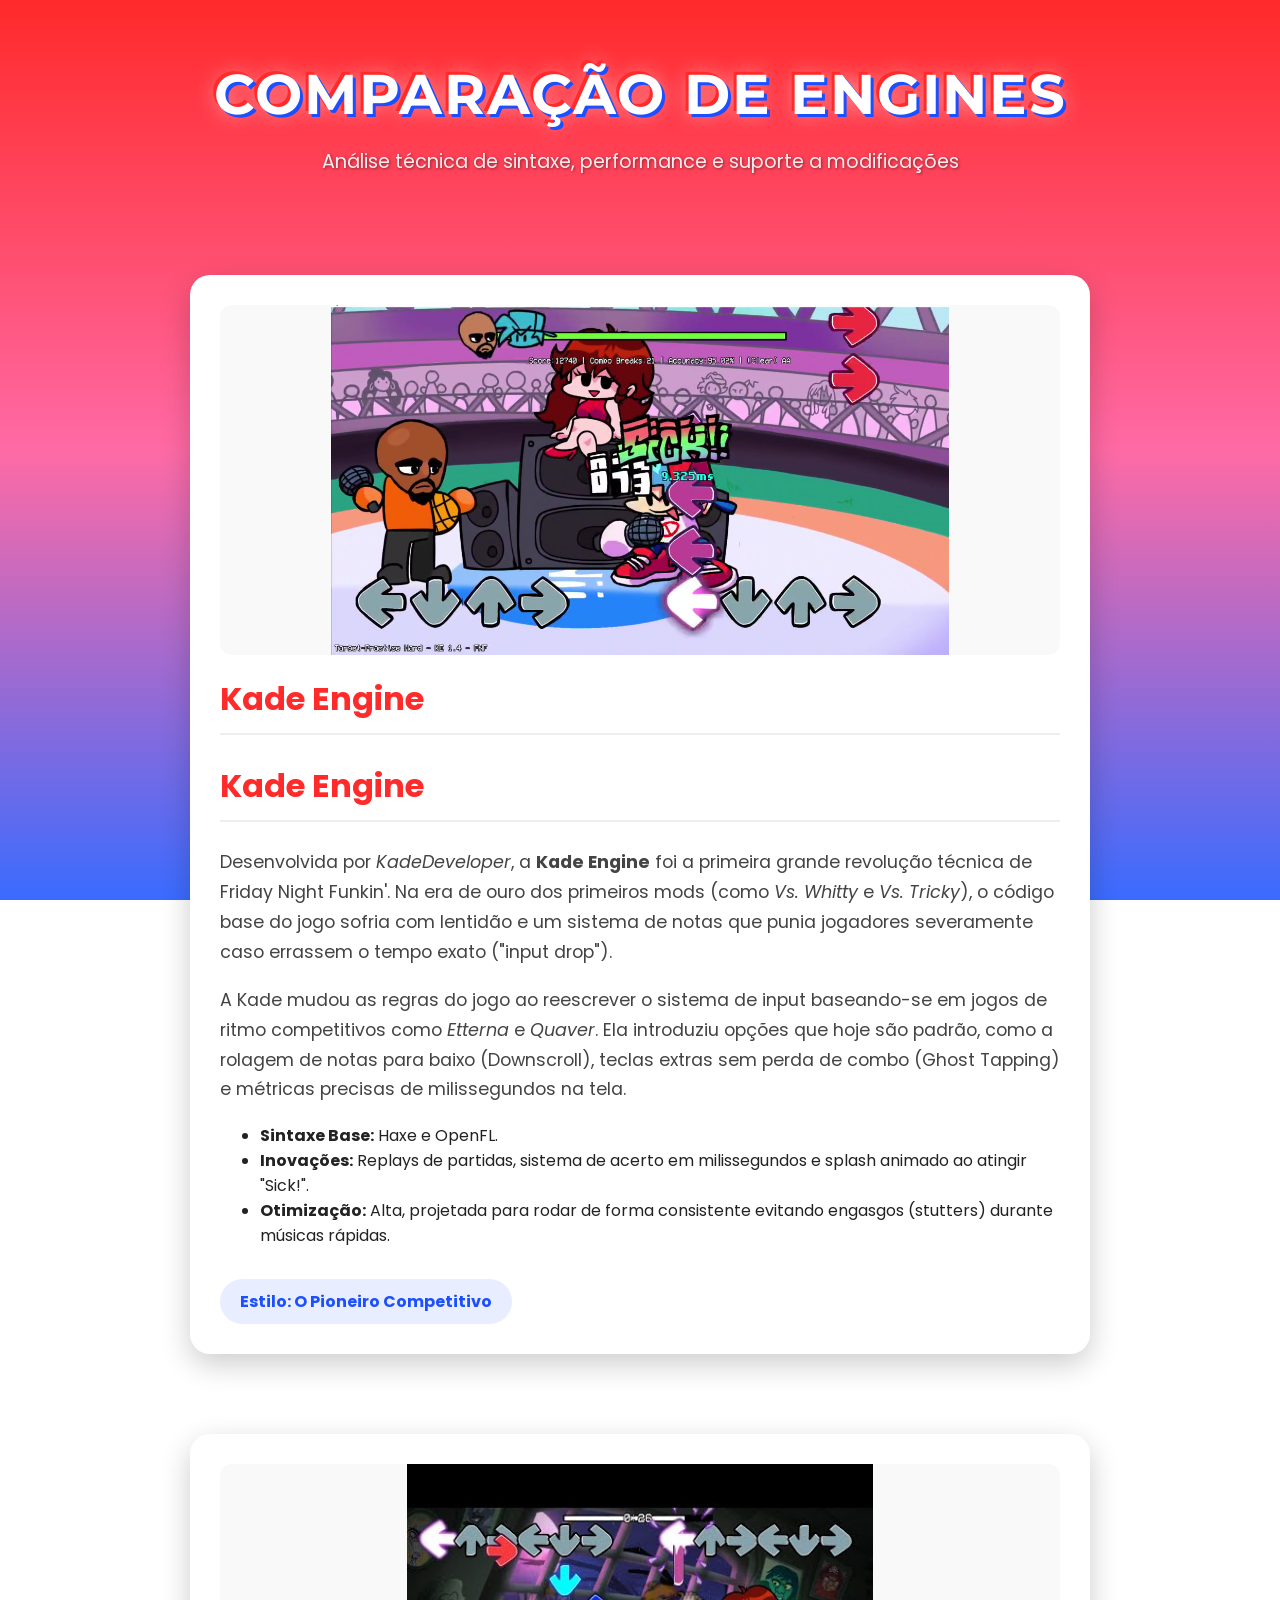
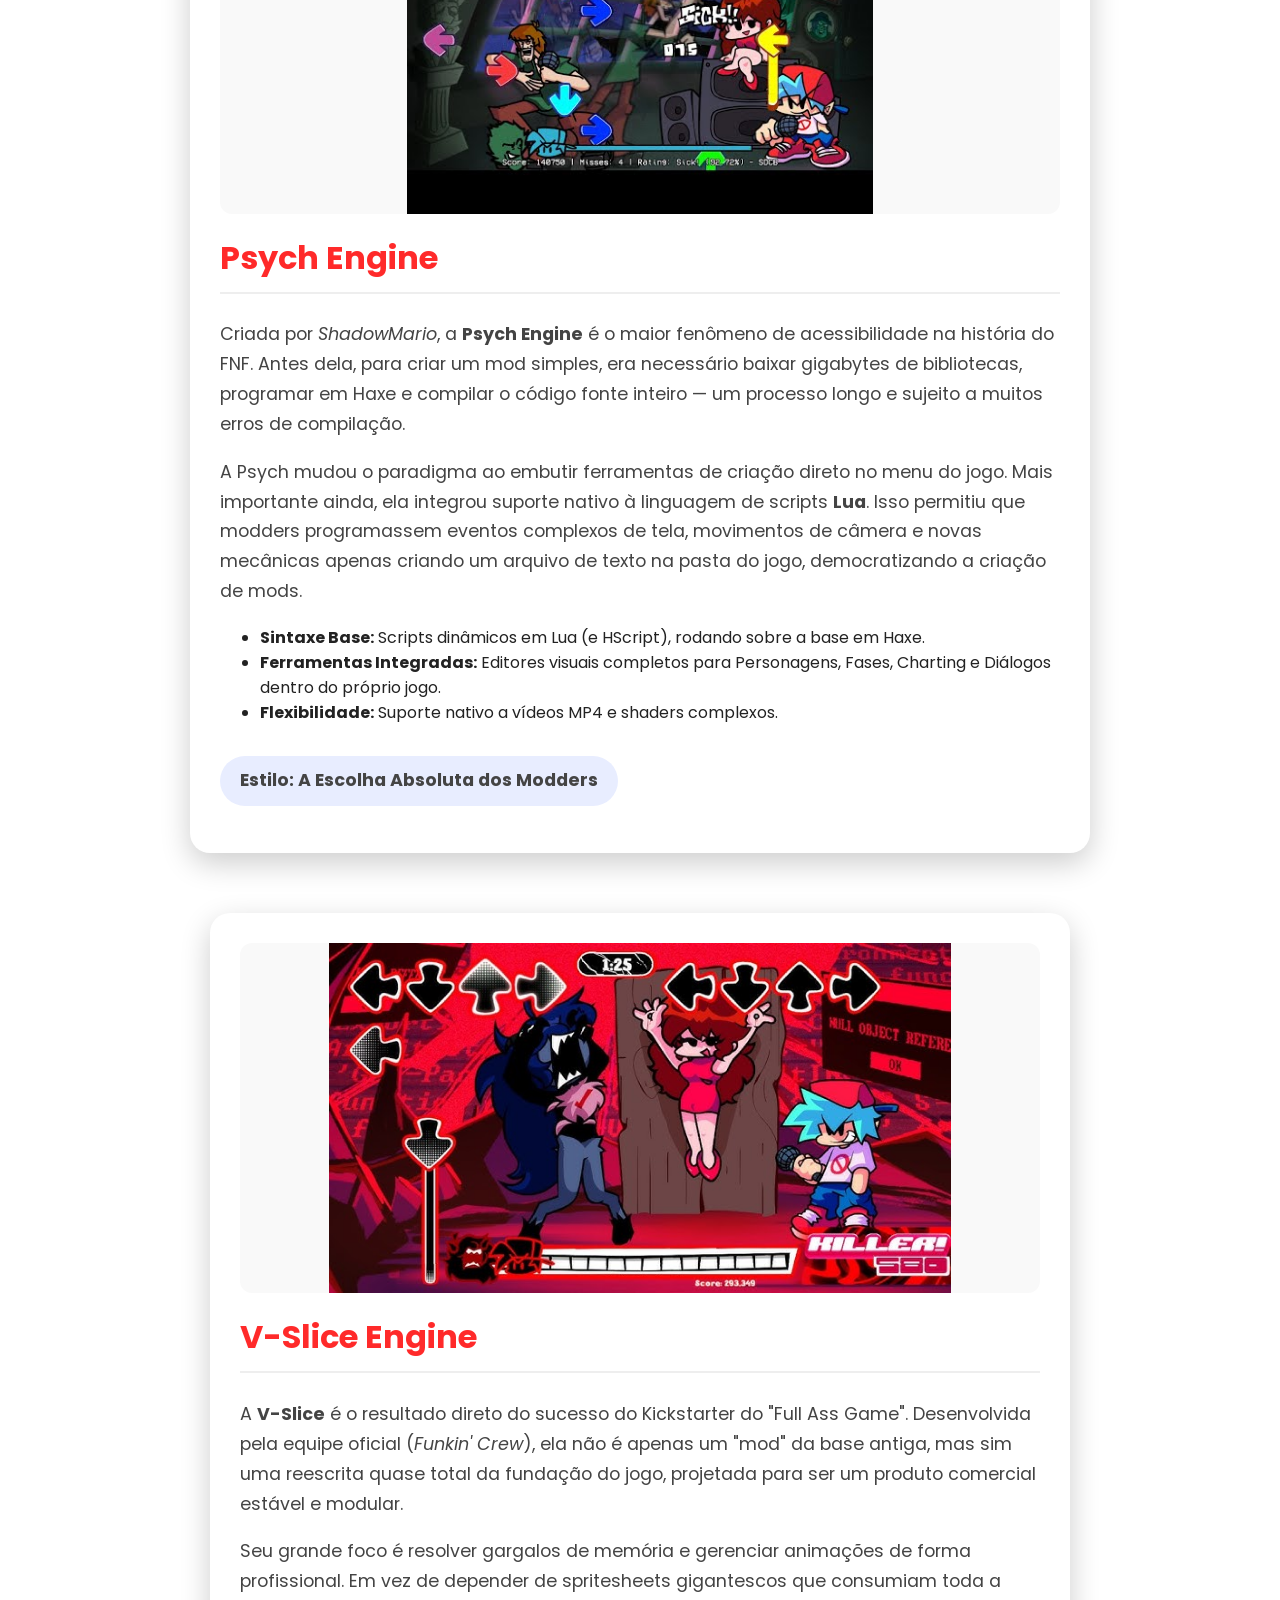
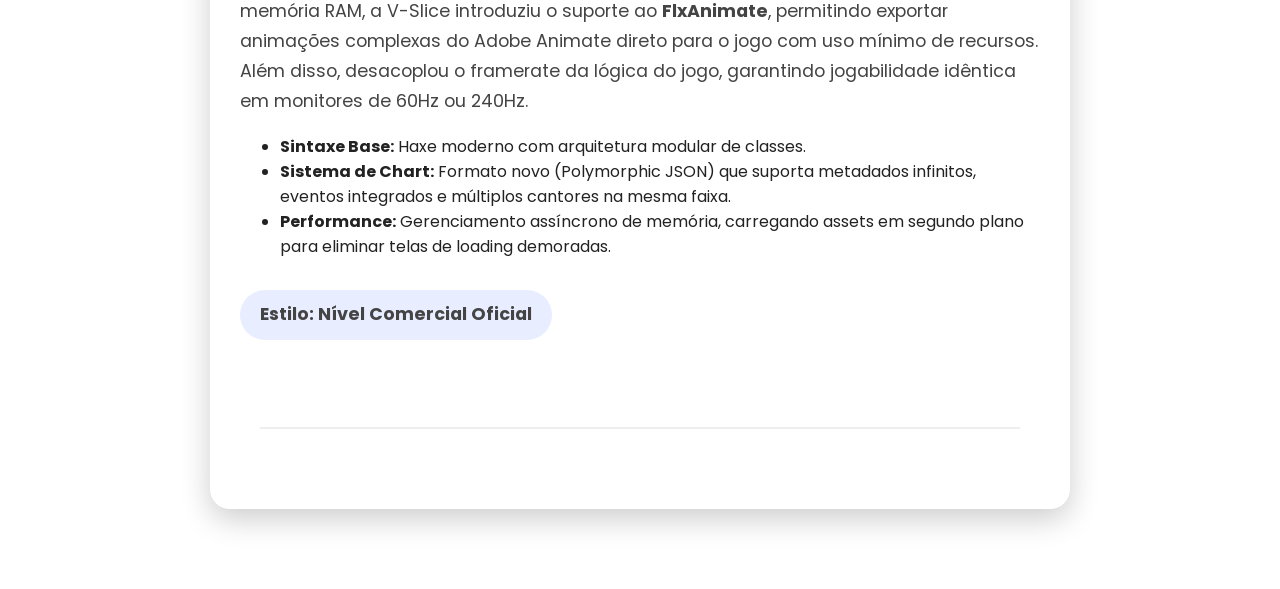
==== commit a3e29000: "Update index.html" ====
--- a/index.html
+++ b/index.html
@@ -22,6 +22,7 @@
 
     <div class="info">
         <h2>Kade Engine</h2>
+        <h2><a href="https://github.com/KadeDev/Kade-Engine" target="_blank" class="github-link">Kade Engine</a></h2>
         <p>Desenvolvida por <i>KadeDeveloper</i>, a <b>Kade Engine</b> foi a primeira grande revolução técnica de Friday Night Funkin'. Na era de ouro dos primeiros mods (como <i>Vs. Whitty</i> e <i>Vs. Tricky</i>), o código base do jogo sofria com lentidão e um sistema de notas que punia jogadores severamente caso errassem o tempo exato ("input drop").</p>
         
         <p>A Kade mudou as regras do jogo ao reescrever o sistema de input baseando-se em jogos de ritmo competitivos como <i>Etterna</i> e <i>Quaver</i>. Ela introduziu opções que hoje são padrão, como a rolagem de notas para baixo (Downscroll), teclas extras sem perda de combo (Ghost Tapping) e métricas precisas de milissegundos na tela.</p>
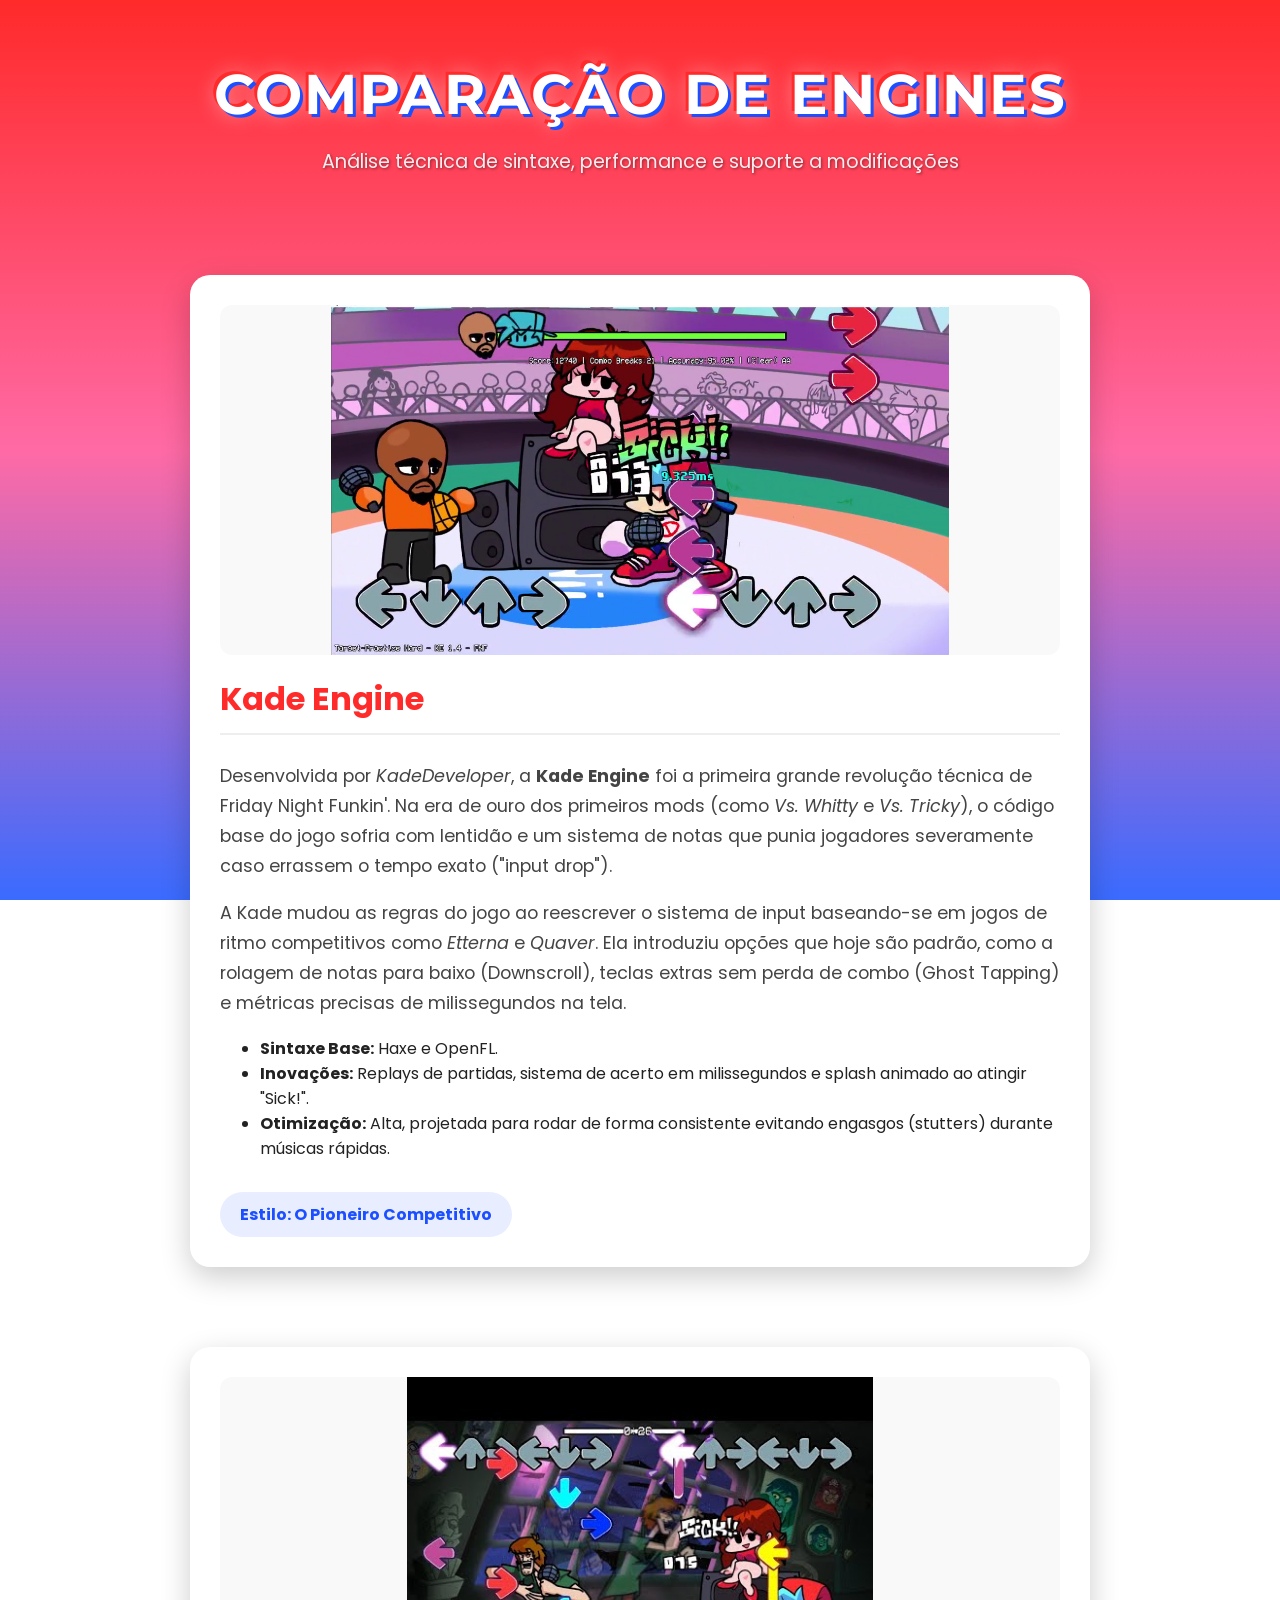
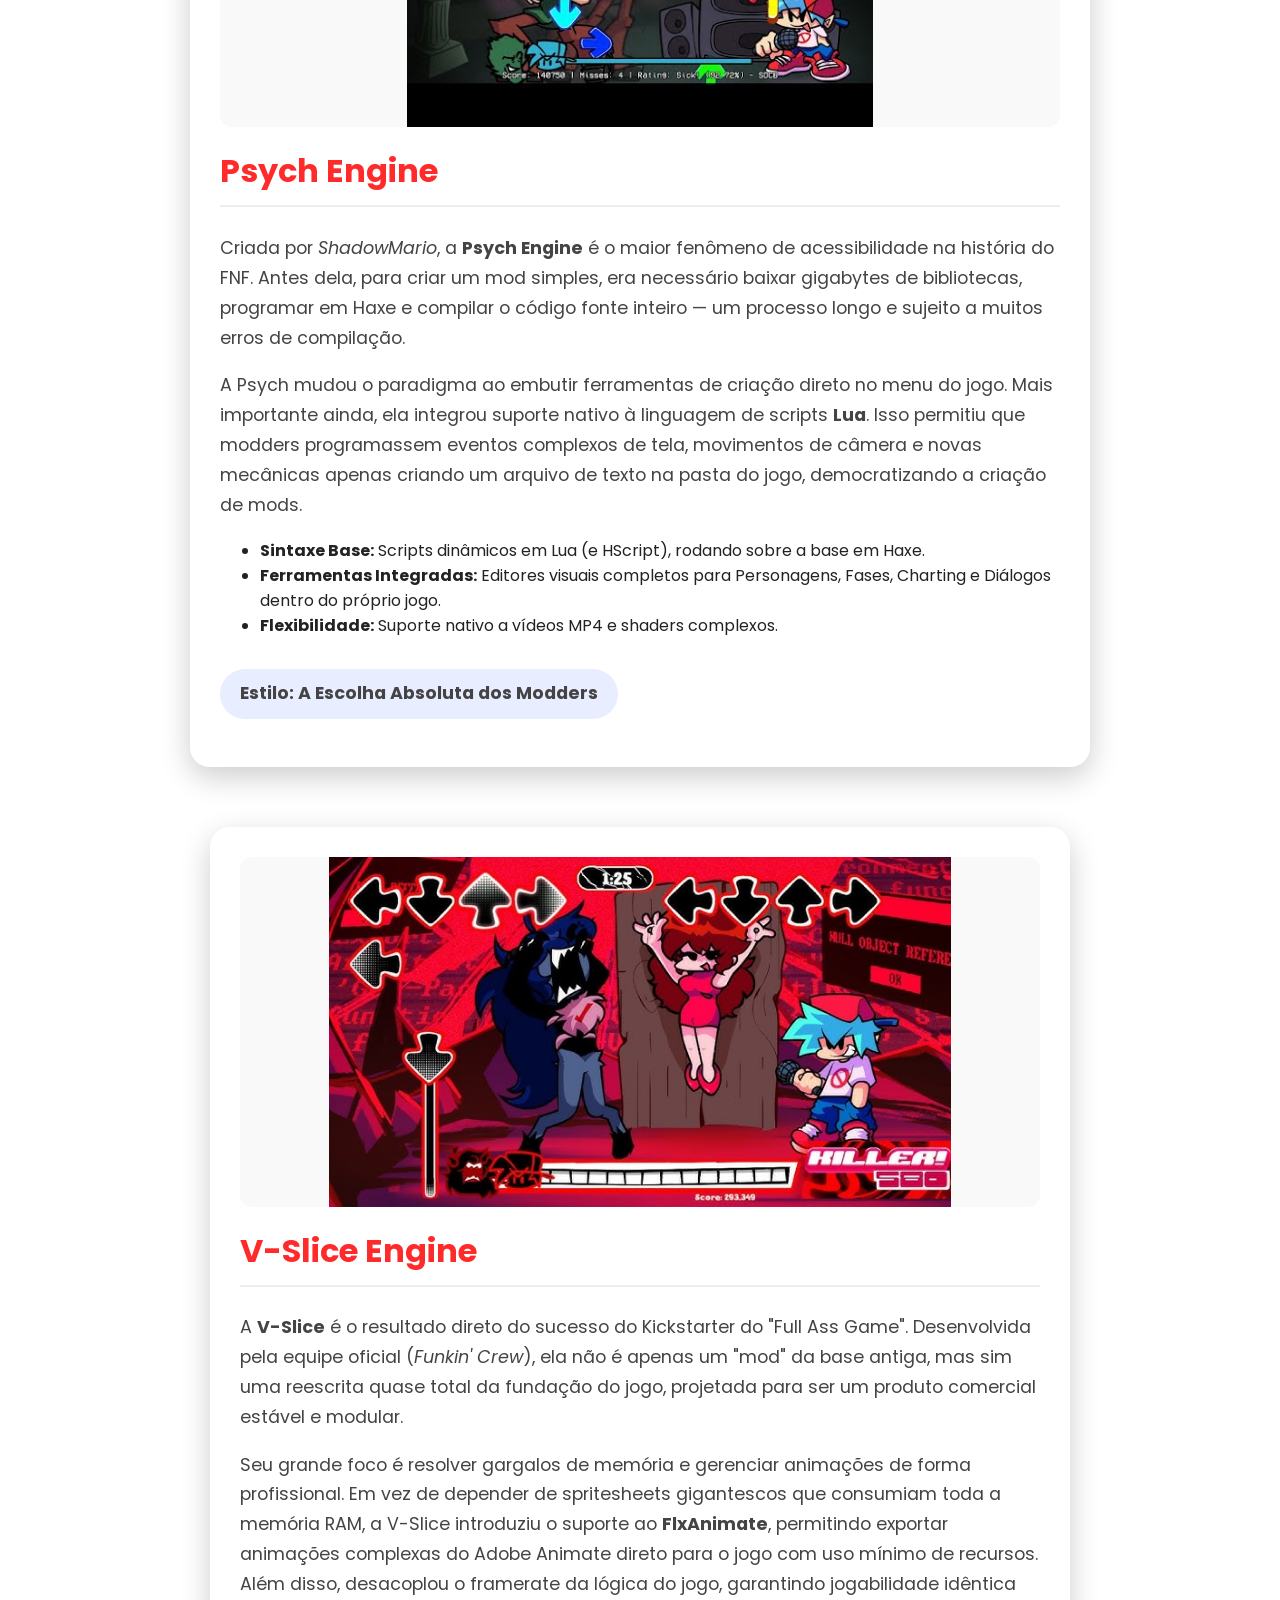
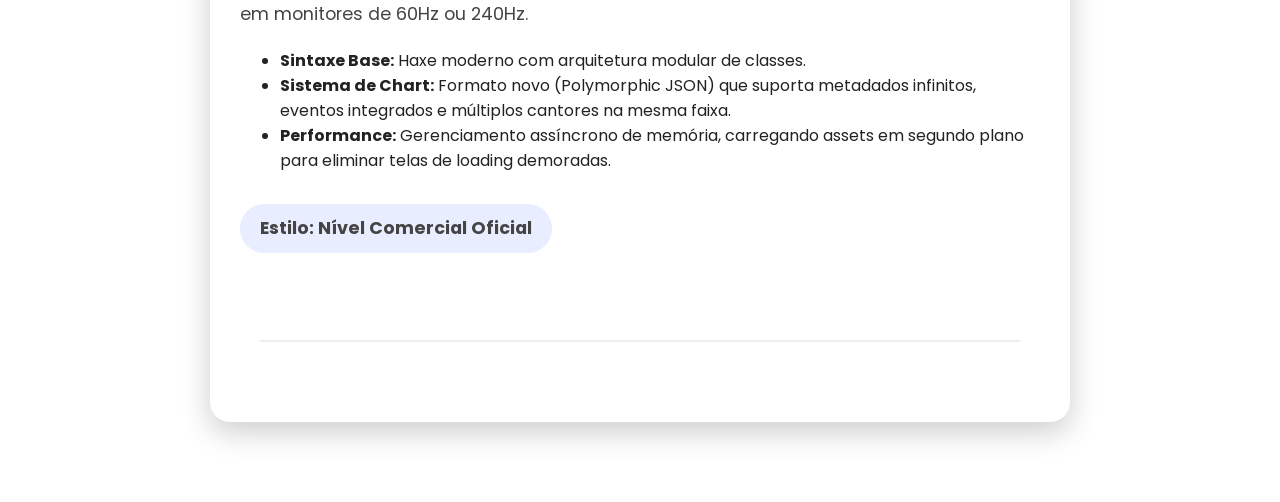
==== commit 1a2c5a8f: "Update index.html" ====
--- a/index.html
+++ b/index.html
@@ -21,7 +21,6 @@
     </div>
 
     <div class="info">
-        <h2>Kade Engine</h2>
         <h2><a href="https://github.com/KadeDev/Kade-Engine" target="_blank" class="github-link">Kade Engine</a></h2>
         <p>Desenvolvida por <i>KadeDeveloper</i>, a <b>Kade Engine</b> foi a primeira grande revolução técnica de Friday Night Funkin'. Na era de ouro dos primeiros mods (como <i>Vs. Whitty</i> e <i>Vs. Tricky</i>), o código base do jogo sofria com lentidão e um sistema de notas que punia jogadores severamente caso errassem o tempo exato ("input drop").</p>
         
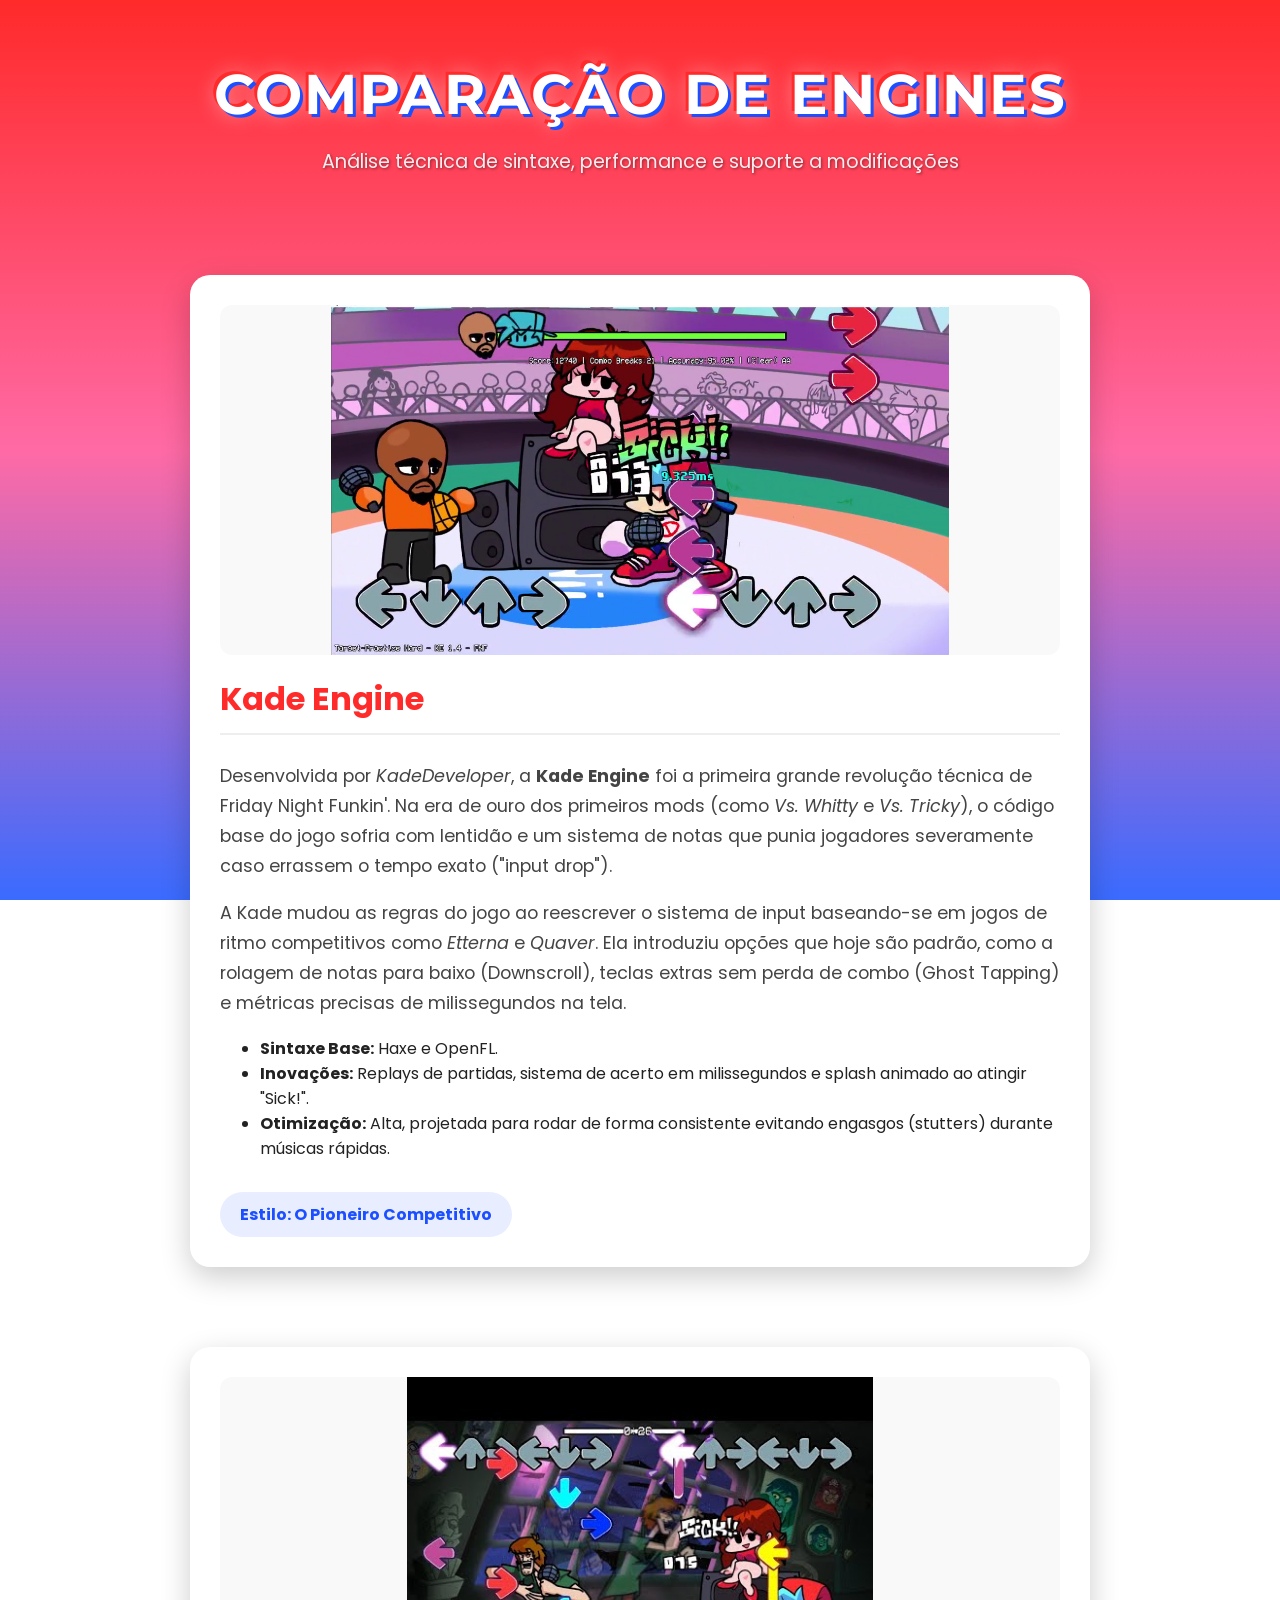
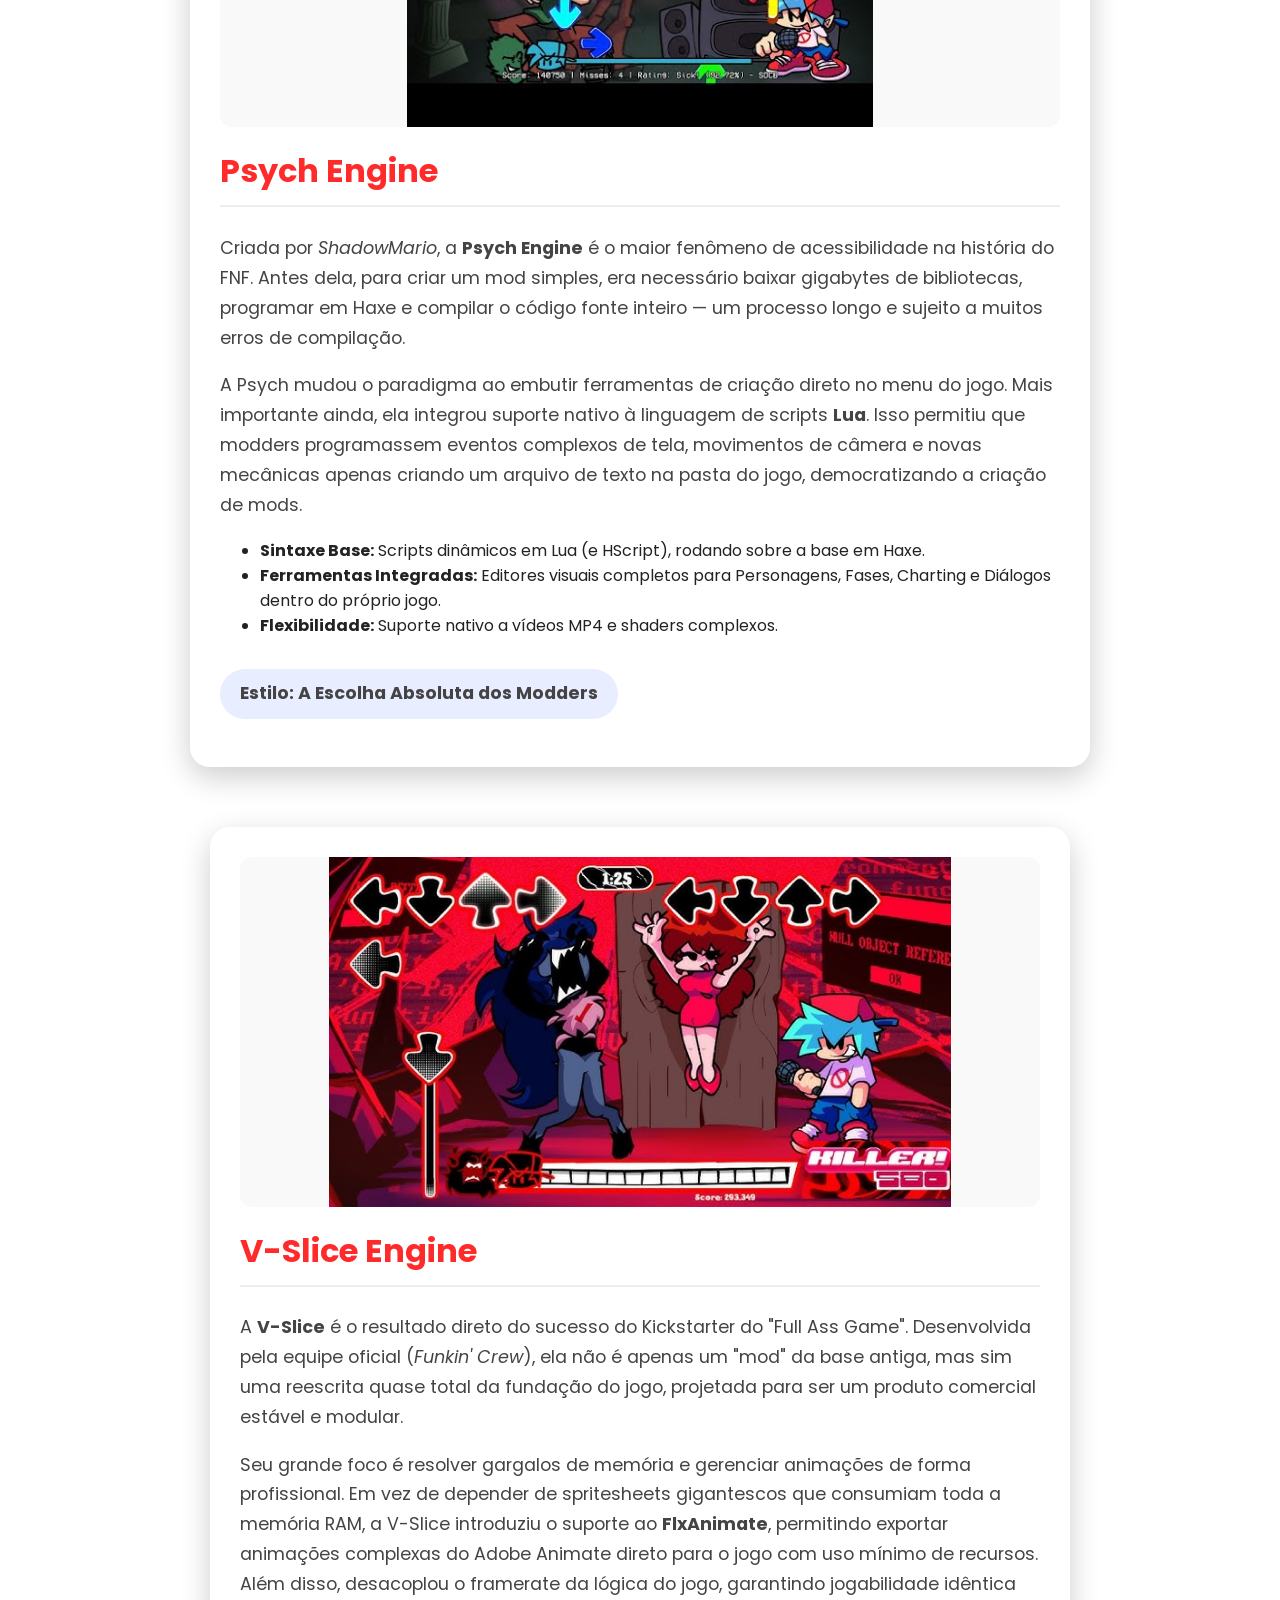
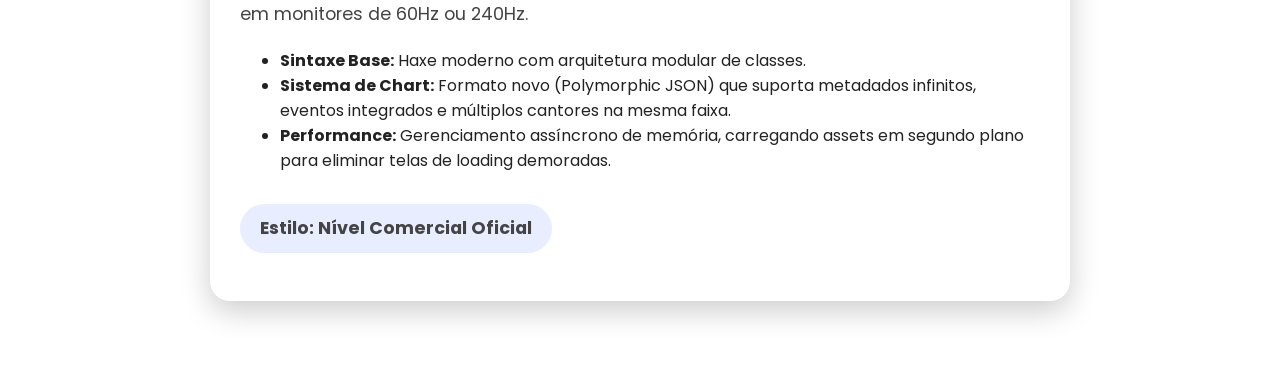
==== commit b7d50a81: "Update index.html" ====
--- a/index.html
+++ b/index.html
@@ -84,8 +84,6 @@
                 <li><b>Performance:</b> Gerenciamento assíncrono de memória, carregando assets em segundo plano para eliminar telas de loading demoradas.</li>
             </ul>
             <p class="gameplay">Estilo: Nível Comercial Oficial</p>
-        <div class="container builds-container">
-    <h2 style="text-align: center; color: white; margin-bottom: 30px; font-family: 'Montserrat', sans-serif;">Builds de Destaque</h2>
     </div>
 </div>
         </div>
